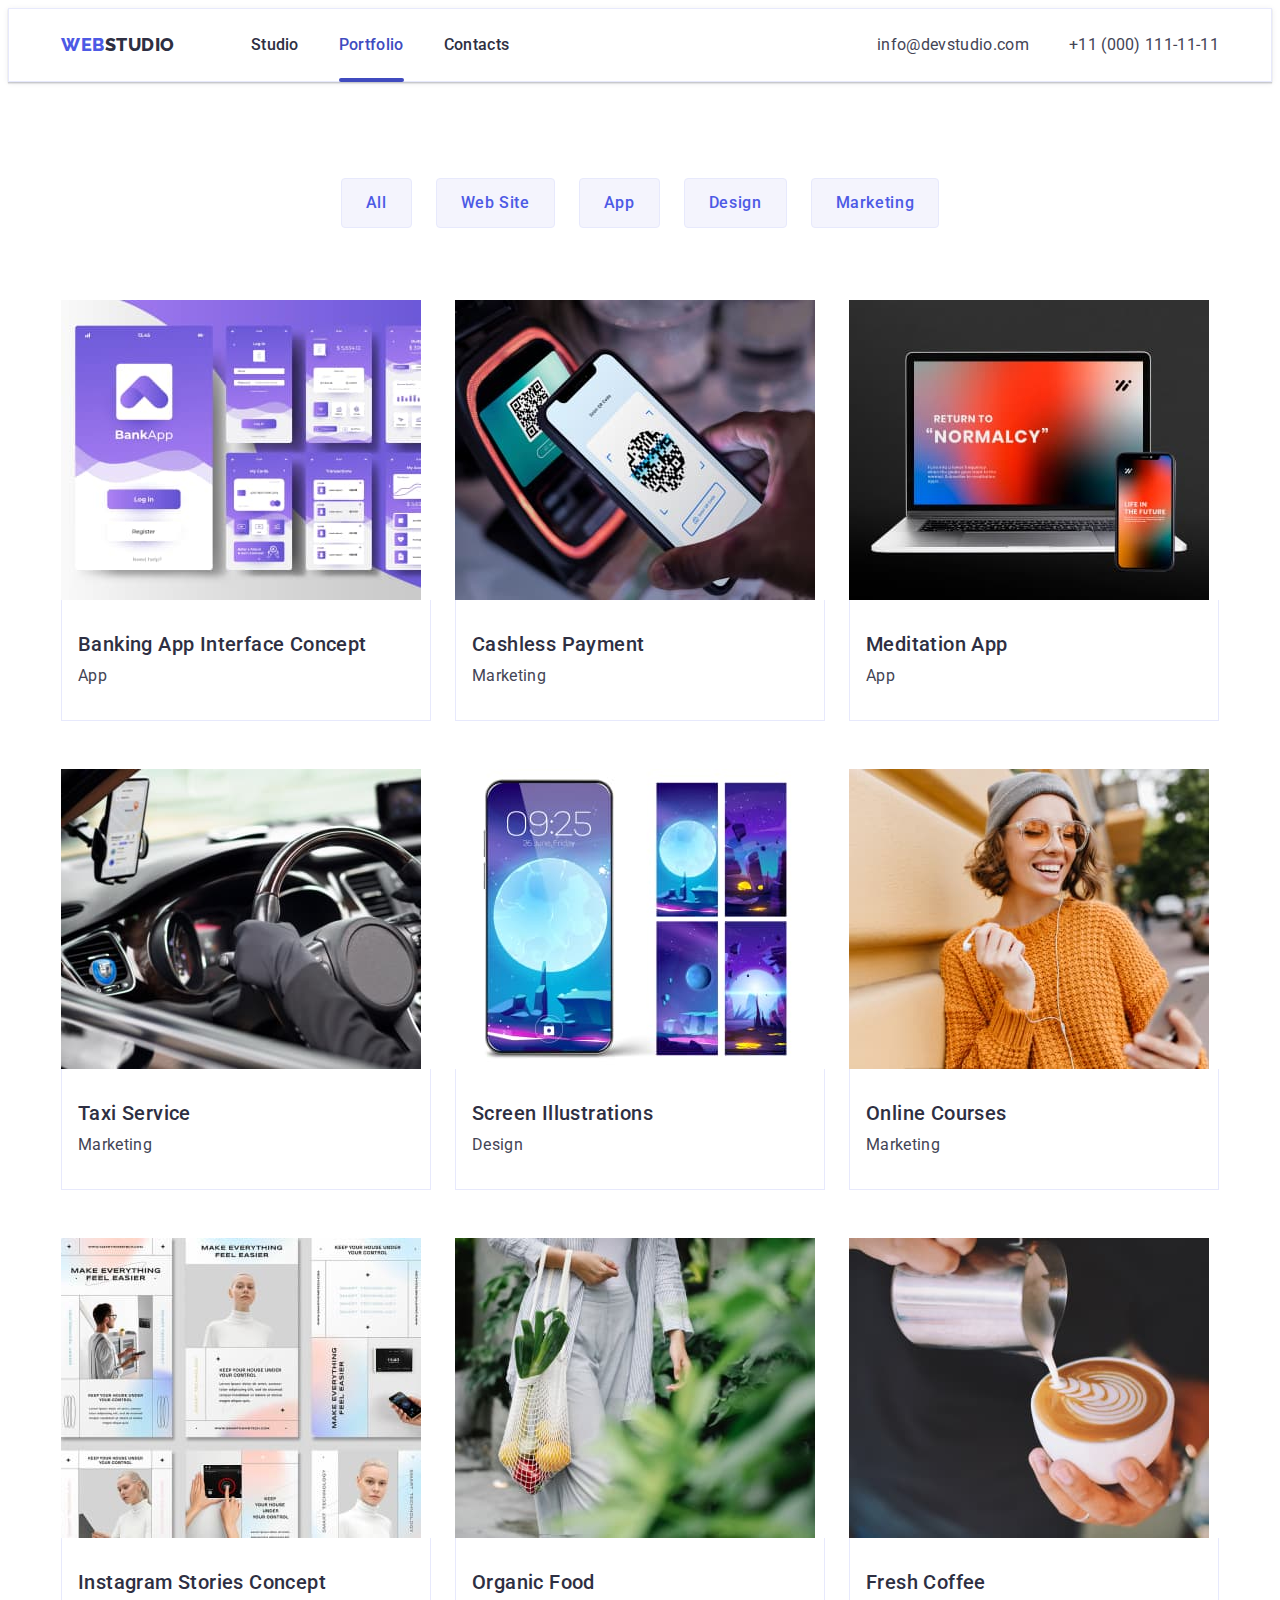
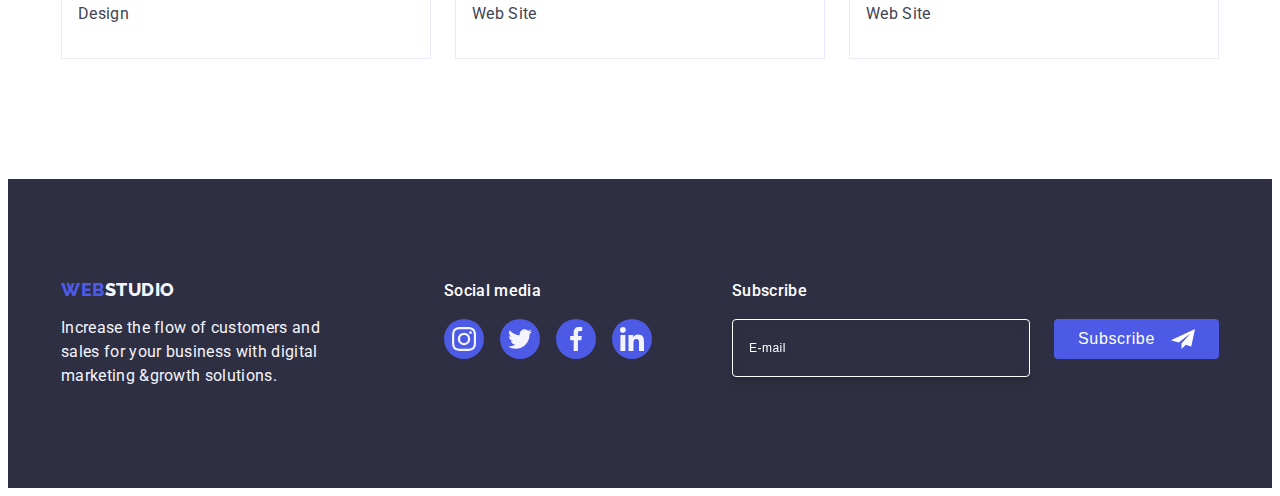
==== portfolio.html @ 4d6845a8 "new" ====
<!DOCTYPE html>
<html lang="en">

<head>
    <meta charset="UTF-8">
    <meta http-equiv="X-UA-Compatible" content="IE=edge">
    <meta name="viewport" content="width=device-width, initial-scale=1.0">
    <link rel="preconnect" href="https://fonts.googleapis.com">
    <link rel="preconnect" href="https://fonts.gstatic.com" crossorigin>
    <link
        href="https://fonts.googleapis.com/css2?family=Raleway:wght@800&family=Roboto:wght@400;500;700;900&display=swap"
        rel="stylesheet">
    <title>WEBSTUDIO</title>
    <link rel="stylesheet" href="https://cdnjs.cloudflare.com/ajax/libs/modern-normalize/2.0.0/modern-normalize.min.css"
        integrity="sha512-4xo8blKMVCiXpTaLzQSLSw3KFOVPWhm/TRtuPVc4WG6kUgjH6J03IBuG7JZPkcWMxJ5huwaBpOpnwYElP/m6wg=="
        crossorigin="anonymous" referrerpolicy="no-referrer" />
    <link rel="stylesheet" href="./css/styles.css">
</head>

<body>
    <header class="header">
        <div class="container header-container">
            <nav class="header-title">
                <a href="./index.html" class="header-logo link">Web<span class="span">Studio</span></a>
                <ul class="header-navigation list">
                    <li><a href="./index.html" class="header-navigation-link link">Studio</a></li>
                    <li><a href="./portfolio.html" class="header-navigation-link link active">Portfolio</a></li>
                    <li><a href="" class="header-navigation-link link">Contacts</a></li>
                </ul>
            </nav>

            <address class="header-adress">
                <ul class="header-adress-navigation list">
                    <li><a href=" mailto:info@devstudio.com" class="header-adress-link link">info@devstudio.com</a>
                    </li>
                    <li><a href="tel:+110001111111" class="header-adress-link link">+11 (000)
                            111-11-11</a></li>
                </ul>
            </address>
        </div>
    </header>

    <main>
        <section class="section-portfolio">
            <div class="container">
                <h1 class="visually-hidden">Product</h1>

                <ul class="section-list list">
                    <li><button type="button" class="button-list">All</button></li>
                    <li><button type="button" class="button-list">Web Site</button></li>
                    <li><button type="button" class="button-list">App</button></li>
                    <li><button type="button" class="button-list">Design</button></li>
                    <li><button type="button" class="button-list">Marketing</button></li>
                </ul>

                <ul class="section-product list">
                    <li class="product-item">
                        <a href="/" class="portfolio-link link">
                            <div class="portfolio-product">
                                <img src="./images/img8.jpg" alt="Banking App Interface Concept" class="img-product"
                                    width="360" height="300">
                                <p class="product-cover-text">14 Stylish and User-Friendly App Design Concepts ·
                                    Task
                                    Manager App · Calorie Tracker
                                    App · Exotic Fruit Ecommerce App ·
                                    Cloud Storage App</p>
                            </div>
                            <div class="product-container">
                                <h2 class="section-title">Banking App Interface Concept</h2>
                                <p class="section-text">App</p>
                            </div>
                        </a>
                    </li>
                    <li class="product-item">
                        <a href="/" class="portfolio-link link">
                            <div class="portfolio-product">
                                <img src="./images/img9.jpg" alt="Cashless Payment" class="img-product" width="360"
                                    height="300">
                                <p class="product-cover-text">14 Stylish and User-Friendly App Design Concepts ·
                                    Task
                                    Manager App · Calorie Tracker
                                    App · Exotic Fruit Ecommerce App ·
                                    Cloud Storage App</p>
                            </div>
                            <div class="product-container">
                                <h2 class="section-title">Cashless Payment</h2>
                                <p class="section-text">Marketing</p>
                            </div>
                        </a>
                    </li>
                    <li class="product-item">
                        <a href="/" class="portfolio-link link">
                            <div class="portfolio-product">
                                <img src="./images/img10.jpg" alt="Meditation App" class="img-product" width="360"
                                    height="300">
                                <p class="product-cover-text">14 Stylish and User-Friendly App Design Concepts ·
                                    Task
                                    Manager App · Calorie Tracker
                                    App · Exotic Fruit Ecommerce App ·
                                    Cloud Storage App</p>
                            </div>
                            <div class="product-container">
                                <h2 class="section-title">Meditation App</h2>
                                <p class="section-text">App</p>
                            </div>
                        </a>
                    </li>

                    <li class="product-item">
                        <a href="/" class="portfolio-link link">
                            <div class="portfolio-product">
                                <img src="./images/img11.jpg" alt="Taxi Service" class="img-product" width="360"
                                    height="300">
                                <p class="product-cover-text">14 Stylish and User-Friendly App Design Concepts ·
                                    Task
                                    Manager App · Calorie Tracker
                                    App · Exotic Fruit Ecommerce App ·
                                    Cloud Storage App</p>
                            </div>
                            <div class="product-container">
                                <h2 class="section-title">Taxi Service</h2>
                                <p class="section-text">Marketing</p>
                            </div>
                        </a>
                    </li>
                    <li class="product-item">
                        <a href="/" class="portfolio-link link">
                            <div class="portfolio-product">
                                <img src="./images/img12.jpg" alt="Screen Illustrations" class="img-product" width="360"
                                    height="300">
                                <p class="product-cover-text">14 Stylish and User-Friendly App Design Concepts ·
                                    Task
                                    Manager App · Calorie Tracker
                                    App · Exotic Fruit Ecommerce App ·
                                    Cloud Storage App</p>
                            </div>
                            <div class="product-container">
                                <h2 class="section-title">Screen Illustrations</h2>
                                <p class="section-text">Design</p>
                            </div>
                        </a>
                    </li>
                    <li class="product-item">
                        <a href="/" class="portfolio-link link">
                            <div class="portfolio-product">
                                <img src="./images/img13.jpg" alt="Online Courses" class="img-product" width="360"
                                    height="300">
                                <p class="product-cover-text">14 Stylish and User-Friendly App Design Concepts ·
                                    Task
                                    Manager App · Calorie Tracker
                                    App · Exotic Fruit Ecommerce App ·
                                    Cloud Storage App</p>
                            </div>
                            <div class="product-container">
                                <h2 class="section-title">Online Courses</h2>
                                <p class="section-text">Marketing</p>
                            </div>
                        </a>
                    </li>


                    <li class="product-item">
                        <a href="/" class="portfolio-link link">
                            <div class="portfolio-product">
                                <img src="./images/img14.jpg" alt="Instagram Stories Concept" class="img-product"
                                    width="360" height="300">
                                <p class="product-cover-text">14 Stylish and User-Friendly App Design Concepts ·
                                    Task
                                    Manager App · Calorie Tracker
                                    App · Exotic Fruit Ecommerce App ·
                                    Cloud Storage App</p>
                            </div>
                            <div class="product-container">
                                <h2 class="section-title">Instagram Stories Concept</h2>
                                <p class="section-text">Design</p>
                            </div>
                        </a>
                    </li>
                    <li class="product-item">
                        <a href="/" class="portfolio-link link">
                            <div class="portfolio-product">
                                <img src="./images/img15.jpg" alt="Organic Food" class="img-product" width="360"
                                    height="300">
                                <p class="product-cover-text">14 Stylish and User-Friendly App Design Concepts ·
                                    Task
                                    Manager App · Calorie Tracker
                                    App · Exotic Fruit Ecommerce App ·
                                    Cloud Storage App</p>
                            </div>
                            <div class="product-container">
                                <h2 class="section-title">Organic Food</h2>
                                <p class="section-text">Web Site</p>
                            </div>
                        </a>
                    </li>
                    <li class="product-item">
                        <a href="/" class="portfolio-link link">
                            <div class="portfolio-product">
                                <img src="./images/img16.jpg" alt="Fresh Coffee" class="img-product" width="360"
                                    height="300">
                                <p class="product-cover-text">14 Stylish and User-Friendly App Design Concepts ·
                                    Task
                                    Manager App · Calorie Tracker
                                    App · Exotic Fruit Ecommerce App ·
                                    Cloud Storage App</p>
                            </div>
                            <div class="product-container">
                                <h2 class="section-title">Fresh Coffee</h2>
                                <p class="section-text">Web Site</p>
                            </div>
                        </a>
                    </li>
                </ul>
            </div>
        </section>
    </main>

    <footer class="footer link">
        <div class="footer-container">
            <div class="footer-logo-tittle">
                <a href="./index.html" class="footer-logo link">Web<span class="span">Studio</span></a>
                <p class="footer-text">Increase the flow of customers and sales for your business with digital marketing
                    &growth solutions.</p>
            </div>
            <div class="footer-container-social">
                <p class="footer-social">Social media</p>
                <ul class="footer-social-list list">
                    <li class="social-item">
                        <a href="/" class="footer-social-link">
                            <svg class="main-text-icon" width="24" height="24">
                                <use href="./images/icons.svg#icon-instagram"></use>
                            </svg>
                        </a>
                    </li>
                    <li class="social-item">
                        <a href="/" class="footer-social-link">
                            <svg class="main-text-icon" width="24" height="24">
                                <use href="./images/icons.svg#icon-twitter"></use>
                            </svg>
                        </a>
                    </li>
                    <li class="social-item">
                        <a href="/" class="footer-social-link">
                            <svg class="main-text-icon" width="24" height="24">
                                <use href="./images/icons.svg#icon-facebook"></use>
                            </svg>
                        </a>
                    </li>
                    <li class="social-item">
                        <a href="/" class="footer-social-link">
                            <svg class="main-text-icon" width="24" height="24">
                                <use href="./images/icons.svg#icon-linkedin"></use>
                            </svg>
                        </a>
                    </li>
                </ul>
            </div>

            <div class="footer-container-field">
                <p class="footer-container-title">Subscribe</p>
                <form class="footer-container-form">
                    <label class="footer-container-label">
                        <input type="email" name="footer-user-email" class="footer-container-input"
                            placeholder="E-mail" />
                    </label>
                    <button type="submit" class="footer-container-button">Subscribe
                        <svg class="footer-container-icon" width="24" height="24">
                            <use href="./images/icons.svg#icon-telega"></use>
                        </svg>
                    </button>
                </form>
            </div>
        </div>
    </footer>
</body>

</html>
---- css/styles.css ----
:root {
    --background-color: #FFFFFF;
    --color: #4d5ae5;
    --color-two: #2E2F42;
    --color-portfolio:#434455;
    --color-three: #F4F4FD;
    --color-button: #E7E9FC;
    --color-customers: #8e8f99;
    --color-modal: #404bbf;
}

body {
    font-family:"Roboto",sans-serif;
    color: var(--color-portfolio);
    font-style: normal;
    background-color: var(--background-color);
    }

/*--------------HEADER------------*/
p, h1, h2, h3, h4, h5, h6 {
    margin-top: 0;
    margin-bottom: 0;
}

ul {
    margin-top: 0;
    margin-bottom: 0;
    padding-left: 0;
}

img {
    display: block;
}
.header {
    border: 1px solid #e7e9fc;
}
.container {
    max-width: 1158px;
    width: 100%;
    padding-left: 15px;
    padding-right: 15px;
    margin: 0 auto;
}

.header-navigation {
    display: flex;
    max-width: 261px;
    gap: 40px;
}

.header-adress-navigation {
    display: flex;
    gap: 40px;
}

.header-title {
    display: flex;
    align-items: center;
    margin-right: auto;
}
.header-container {
    display: flex;
}

.header-logo {
    font-family:"Raleway",sans-serif;
    font-style: normal;
    font-weight: 800;
    font-size: 18px;
    line-height: 1.17;
    color: var(--color);
    letter-spacing: 0.03em;
    text-transform: uppercase;
    list-style-type: none;
    margin-right: 76px;
}

.link {
text-decoration: none;
}

.span {
    color: var(--color-two);
}

.list {
    list-style: none;
}

.header {
    box-shadow: 0px 2px 1px rgba(46, 47, 66, 0.08), 0px 1px 1px rgba(46, 47, 66, 0.16), 0px 1px 6px rgba(46, 47, 66, 0.08);
}

.header-navigation-link {
    color: var(--color-two);
    font-weight: 500;
    font-size: 16px;
    line-height: 1.5;
    letter-spacing: 0.02em;
    display: block;
    padding: 24px 0;
    transition: color 250ms cubic-bezier(0.4, 0, 0.2, 1);
}

/* .second-link {
    color: var(--color-two);
    font-weight: 500;
    font-size: 16px;
    line-height: 1.5;
    letter-spacing: 0.02em;
    padding: 24px 0;
    transition: color 250ms cubic-bezier(0.4, 0, 0.2, 1);
} */


/* .first-link{
    font-weight: 500;
    font-size: 16px;
    line-height: 1.5;
    letter-spacing: 0.02em;
    padding: 24px 0;
    color: #404BBF;
    transition: color 250ms cubic-bezier(0.4, 0, 0.2, 1);
} */


.header-navigation-link:hover,
.header-navigation-link:focus {
    color: #404BBF;
}


.active {
    position: relative;
    color: #404bbf;
}
.active::after{
content: '';
position: absolute;
left: 0;
bottom: -1px;
width: 100%;
height: 4px;
background: #404BBF;
border-radius: 2px;
transition: color 250ms cubic-bezier(0.4, 0, 0.2, 1);
}

address{
    font-style: normal;
}

.header-adress-link {
    font-size: 16px;
    line-height: 1.5;
    letter-spacing: 0.02em;
    color: var(--color-portfolio);
    font-style: normal;
    display: block;
    padding: 24px 0;
    transition: color 250ms cubic-bezier(0.4, 0, 0.2, 1);
}

.header-adress-link:hover,
.header-adress-link:focus {
    color: #404BBF;
}

/*-----------MAIN------------------*/

.section-main {
    padding-top: 188px;
    padding-bottom: 188px;
    background-color: var(--color-two);
    background-image: linear-gradient(to bottom, rgba(46, 47, 66, 0.7), rgba(46, 47, 66, 0.7)), url(../images/header.jpg);
    background-repeat: no-repeat;
    background-position: center;
    background-size: cover;
    max-width: 1440px;
    height: 600px;
    margin: 0 auto;
}

.main {
    font-weight: 700;
    font-size: 56px;
    line-height: 1.07;
    text-align: center;
    letter-spacing: 0.02em;
    color: var(--background-color);
    margin: 0 auto;
    margin-bottom: 48px;
    max-width: 496px;
}


.main-item {
background-color: #FFFFFF;
width: calc((100% - 72px) / 4);
border-radius: 0px 0px 4px 4px;
box-shadow: 0px 1px 6px rgba(46, 47, 66, 0.08), 0px 1px 1px rgba(46, 47, 66, 0.16), 0px 2px 1px rgba(46, 47, 66, 0.08);
}


.our-product {
width: calc((100% - 48px) / 3);
}
.main-button {
    font-family: "Roboto", sans-serif;
    font-style: normal;
    font-weight: 500;
    font-size: 16px;
    line-height:1.5;    
    color: var(--background-color);
    background-color: #4D5AE5;
    letter-spacing: 0.04em;
    cursor: pointer;
    display: block;
    min-width: 169px;
    height: 56px;
    border: none;
    border-radius: 4px;
    margin: 0 auto;
    box-shadow: 0px 4px 4px 0px rgba(0, 0, 0, 0.15);
    transition: background-color 250ms cubic-bezier(0.4, 0, 0.2, 1);
}

.main-button:focus,
.main-button:hover {
    background-color: #404BBF;
}


.main-title {
    font-weight: 500;
    font-size: 20px;
    line-height: 1.2;
    letter-spacing: 0.02em;
    color: var(--color-two);
    margin-bottom: 8px;
    min-width: 264px;

}

.section {
    padding-top: 120px;
    padding-bottom: 120px;
    }


.visually-hidden {
    position: absolute;
    width: 1px;
    height: 1px;
    margin: -1px;
    border: 0;
    padding: 0;

    white-space: nowrap;
    clip-path: inset(100%);
    clip: rect(0 0 0 0);
    overflow: hidden;
}


.container-hero {
    display: flex;
    align-items: center;
    justify-content: center;
    width: 264px;
    height: 112px;
    background: #F4F4FD;
    border-radius: 4px;
    margin-bottom: 8px;
    left: 0px;
    top: 0px;
}



.main-one {
    display: flex;
    gap: 24px;
}

.main-text {
    font-size: 16px;
    line-height: 1.5;
    letter-spacing: 0.02em;
    color: var(--color-portfolio);
}


.social-link {
width: 100%;
height: 100%;
background-color: var(--color);
border-radius: 50%;
display: flex;
align-items: center;
justify-content: center;
transition: background-color 250ms cubic-bezier(0.4, 0, 0.2, 1);
}

.social-link:hover, 
.social-link:focus {
background-color: #404bbf;
}
 
.main-text-icon {
    /* width: 16px;
    height: 16px; */
    margin: auto;
    fill: var(--color-three);
}

.main-product {
    font-size: 36px;
    line-height: 1.11;
    text-align: center;
    letter-spacing: 0.02em;
    color: var(--color-two);
    text-transform: capitalize;
    margin-bottom: 72px;
}

.section-two {
    padding-bottom: 120px;
}

.section-three {
    background-color: #F4F4FD;
    padding: 120px 0;
}
.team { 
    font-size: 36px;
    line-height: 1.11;
    text-align: center;
    letter-spacing: 0.02em;
    text-transform: capitalize;
    color: var(--color-two);
    margin-bottom: 72px;
}

.position {
    padding: 32px 0;
    /* width: 232px;
    height: 104px; */
}
.team-img-one {
    background-color: #FFFFFF;
}

.team-person {
    font-weight: 500;
    font-size: 20px;
    line-height: 1.2;
    letter-spacing: 0.02em;
    color: var(--color-two);
    text-align: center;
    margin-bottom: 8px;
}

.main-text-position {
    font-size: 16px;
    line-height: 1.5;
    letter-spacing: 0.02em;
    color: var(--color-portfolio);
    text-align: center;
    margin-bottom: 8px;
}

.customers {
    font-weight: 700;
    font-size: 36px;
    line-height: 1.11;
    text-align: center;
    letter-spacing: 0.02em;
    text-transform: capitalize;
    color: var(--color-two);
    margin-bottom: 72px;
}
.customers-list {
    display: flex;
    flex-direction: row;
    align-items: flex-start;
    padding: 0px;
    gap: 24px;
}

.customers-item {
    width: calc((100% - 120px) / 6);
    height: 88px;
}

.customers-link {
    width: 100%;
    height: 100%;
    width: 168px;
    height: 88px;
    border: 1px solid #8e8f99;
    border-radius: 4px;
    display: flex;
    align-items: center;
    justify-content: center;
    color: var(--color-customers);
    transition: border-color 250ms cubic-bezier(0.4, 0, 0.2, 1), color 250ms cubic-bezier(0.4, 0, 0.2, 1);
}

.customers-link:hover,
.customers-link:focus {
    border-color: #404bbf;
    color: #404bbf;
}

.customers-img {
    fill: currentColor;
    width: 104px;
    height: 56px;
}
/*------------FOOTER---------*/

/* ----------FOOTER LOGO----- */
.footer {
background: var(--color-two);
padding: 100px 0;
}

.footer-container {
    max-width: 1158px;
    width: 100%;
    padding-left: 15px;
    padding-right: 15px;
    margin: 0 auto;
    display: flex;
    align-items: baseline;
}

.footer-logo-tittle {
    margin-right: 120px;

}

.footer-logo {
    font-family: 'Raleway', sans-serif;;
    font-style: normal;
    font-weight: 800;
    font-size: 18px;
    line-height: 1.17;
    letter-spacing: 0.03em;
    text-transform: uppercase;
    color: var(--color);
    background-color: var(var(--color-two));
    display: inline-block;
    margin-bottom: 16px;
}

.footer-logo span {
    color: #f4f4fd;
}

.footer-text {
    font-size: 16px;
    line-height: 1.5;
    color: var(--color-three);
    letter-spacing: 0.02em;
    max-width: 264px;
}

/* --------FOOTER SOCIAL------ */
.footer-social {
    font-weight: 500;
    font-size: 16px;
    line-height: 1.5;
    letter-spacing: 0.02em;
    color: var(--background-color);
    margin-bottom: 16px;
}

.footer-social-list {
    display: flex;
    gap: 16px;
}

.social-list {
    display: flex;
    justify-content: center;
    gap: 24px;
}

.footer-social-link {
    width: 100%;
    height: 100%;
    background-color: var(--color);
    border-radius: 50%;
    display: flex;
    align-items: center;
    justify-content: center;
    transition: background-color 250ms cubic-bezier(0.4, 0, 0.2, 1);
}

.footer-social-link:hover,
.footer-social-link:focus {
    background-color: #31d0aa;
}
.social-item {
width: 40px;
height: 40px;
transition: background-color 250ms cubic-bezier(0.4, 0, 0.2, 1);
}

.footer-social-item {
    width: 40px;
    height: 40px;
}
.footer-icons {
    width: 40px;
    height: 40px;
    background: #4D5AE5;
    fill: var(--background-color);
    left: 20%;
    right: 20%;
    top: 20%;
    bottom: 20%;
    padding: 8px;
    border-radius: 50%;
}
/* --------FOOTER FORM------ */

.footer-container-field {
    margin-left: 80px;
}

.footer-container-title {
    color: var(--background-color);
    font-size: 16px;
    font-weight: 500;
    line-height: 1.5;
    letter-spacing: 0.32px;
    margin-bottom: 16px;
}

.footer-container-form {
    display: flex;
    /* margin-top: 16px;
    margin-left: 0; */
    gap: 24px;
}

.footer-container-label {
    
}

.footer-container-input {
    width: 264px;
    height: 40px;
    border-radius: 4px;
    border: 1px solid var(--background-color);
    background-color: transparent;
    font-size: 12px;
    line-height: 1.5;
    letter-spacing: 0.04em;
    box-shadow: 0px 4px 4px 0px rgba(0, 0, 0, 0.15);
    padding: 8px 16px;
    color: #ffffff;
    filter: drop-shadow(0px 4px 4px rgba(0, 0, 0, 0.15));
}

::placeholder {
    color: #ffffff;
}
.footer-container-button {
    display: flex;
    padding: 8px 24px;
    justify-content: center;
    align-items: center;
    border-radius: 4px;
    background:#4D5AE5;
    min-width: 165px;
    height: 40px;
    font-weight: 500;
    cursor: pointer;
    border: none;

    color: #FFF;
    text-align: center;
    font-size: 16px;
    line-height: 1.5;
    letter-spacing: 0.64px;

}

.footer-container-icon {
    margin-left: 16px;
fill: var(--background-color);
}

/*-----------PORTFOLIO---------*/
.section-portfolio {
    padding-top: 96px;
    padding-bottom: 120px;
}

.button-list {
    font-family: "Roboto", sans-serif;
    font-style: normal;
    font-weight: 500;
    font-size: 16px;
    line-height: 1.5;
    letter-spacing: 0.04em;
    color: var(--color);
    background-color: var(--color-three);
    cursor: pointer;
    padding: 12px 24px;
    border: 1px solid var(--color-button);
    border-radius: 4px;
    transition: color 250ms cubic-bezier(0.4, 0, 0.2, 1),
    background-color 250ms cubic-bezier(0.4, 0, 0.2, 1),
    border-color 250ms cubic-bezier(0.4, 0, 0.2, 1),
     box-shadow 250ms cubic-bezier(0.4, 0, 0.2, 1);
}

.second-link:hover,
.second-link:focus {
    color: #404BBF;
}

.portfolio-link {
    display: block;
    transition: box-shadow 250ms cubic-bezier(0.4, 0, 0.2, 1);
}

.portfolio-link:hover,
.portfolio-link:focus {
    box-shadow: 0px 1px 6px rgba(46, 47, 66, 0.08), 0px 1px 1px rgba(46, 47, 66, 0.16), 0px 2px 1px rgba(46, 47, 66, 0.08);
}

.portfolio-link:hover p,
.portfolio-link:focus p{
transform: translateY(0%);}

.section-list {
    list-style-type: none;
    display: flex;
    justify-content: center;
    gap: 24px;
    margin-bottom: 72px;
}

.button-list:hover {
    color: #FFFFFF;
    background-color: #404BBF;
    border: 1px solid transparent;
    box-shadow: 0px 3px 1px rgba(0, 0, 0, 0.1), 0px 2px 1px rgba(0, 0, 0, 0.08), 0px 2px 2px rgba(0, 0, 0, 0.12);
}

.button-list:focus {
    color: #FFFFFF;
    background-color: #404BBF;
    border: 1px solid transparent;
    box-shadow: 0px 3px 1px rgba(0, 0, 0, 0.1), 0px 2px 1px rgba(0, 0, 0, 0.08), 0px 2px 2px rgba(0, 0, 0, 0.12);
}
.section-title {
    font-weight: 500;
    font-size: 20px;
    line-height: 1.2;
    letter-spacing: 0.02em;
    color: var(--color-two);
    margin-bottom: 8px;
}

.section-text {
    font-size: 16px;
    line-height: 1.5;
    letter-spacing: 0.02em;
    color: var(--color-portfolio);
}

.section-text:focus,
.section-text:hover {
    transform: translateY(0%);
}
.section-product {
    display: flex;
    flex-wrap: wrap;
    column-gap: 24px;
    row-gap: 48px;
    
}

.product-item {
    width: calc((100% - 48px) / 3);
}
    
.product-item:hover {
    box-shadow: 0px 1px 6px rgba(46, 47, 66, 0.08), 0px 1px 1px rgba(46, 47, 66, 0.16), 0px 2px 1px rgba(46, 47, 66, 0.08);
    transition: var(--transition);
}
.portfolio-product {
    position: relative;
    overflow: hidden;
}

.product-container {
    padding: 32px 16px;
    border: 1px solid var(--color-button);
    border-top: none;  
}


.product-cover-text {
    font-weight: 400;
    font-size: 16px;
    line-height: 1.5;
    letter-spacing: 0.02em;
     color: var(--color-three);
    position: absolute;
    top: 0;
    padding: 40px 32px;
    background-color: #4d5ae5;
    height: 100%;
    width: 100%;
    transform: translateY(100%);
    transition: transform 250ms cubic-bezier(0.4, 0, 0.2, 1);
}
/*------------------MODAL----------------*/
.backdrop {
    position: fixed;
    top: 0;
    width: 100%;
    height: 100%;
    background-color: rgba(46, 47, 66, 0.4);
    transition: opacity 250ms cubic-bezier(0.4, 0, 0.2, 1),
        visibility 250ms cubic-bezier(0.4, 0, 0.2, 1);
}

.modal {
    padding: 72px 24px 24px 24px;
    width: 408px;
    min-height: 584px;
    background: #FCFCFC;
    border-radius: 4px;
    position: absolute;
    top: 50%;
    left: 50%;
    transform: translate(-50%, -50%) scale(1);
    box-shadow: 0px 1px 1px rgba(0, 0, 0, 0.14), 0px 1px 3px rgba(0, 0, 0, 0.12), 0px 2px 1px rgba(0, 0, 0, 0.2);
    transition: transform 250ms cubic-bezier(0.4, 0, 0.2, 1);
}

.modal-button-close {
    width: 24px;
    height: 24px;
    right: 24px;
    top: 24px;
   position: absolute;
   cursor: pointer;
    border-radius: 50%;
    display: flex;
    align-items: center;
    justify-content: center;
    background-color: #e7e9fc;
    border: 1px solid rgba(0, 0, 0, 0.1);
    padding: 0;
    transition: background-color 250ms cubic-bezier(0.4, 0, 0.2, 1), border 250ms cubic-bezier(0.4, 0, 0.2, 1);
}

.modal-button-close:hover,
.modal-button-close:focus {
    background-color: #404bbf;
    border: none;
    fill: #ffffff;
}


.is-hidden {
    visibility: hidden;
    opacity: 0;
    pointer-events: none;
}

.backdrop.is-hidden .modal {
    transform: translate(-50%, -50%) scale(0);
}

.button-close {
    transition: fill 250ms cubic-bezier(0.4, 0, 0.2, 1);
}
/* ----------MODAL FORM---------- */

.modal-form-par{
    text-align: center;
    margin-bottom: 16px;
    font-size: 16px;
    font-weight: 500;
    line-height: 1.5;
    letter-spacing: 0.02em;
    color: var(--color-two);
}
.modal-form{

}

.container-modal-form {
    margin-bottom: 8px;
}
.modal-form-field {
    display: block;
    font-size: 12px;
    line-height: 1.17;
    letter-spacing: 0.04em;
    color: var(--color-customers);
    margin-bottom: 4px;
}

.container-modal-input{
position: relative;
}

.modal-form-input {
    display: flex;
    padding-left: 38px;
    height: 40px;
    width: 100%;
    outline: transparent;
    border-radius: 4px;
    border: 1px solid rgba(46, 47, 66, 0.40);
    background-color: transparent;
    transition: border-color 250ms cubic-bezier(0.4, 0, 0.2, 1);
}

.modal-form-input:focus {
    border-color: #4D5AE5;
}

.modal-form-icon {
    position: absolute;
    left: 16px;
    top:50%;
    transform: translateY(-50%);
    transition: fill 250ms cubic-bezier(0.4, 0, 0.2, 1);
}

.modal-form-input:focus+ .modal-form-icon {
    fill: #4D5AE5;
}

.container-modal-comment {
    margin-bottom: 16px;
}
.modal-form-comment {
    width: 100%;
    height: 120px;
    font-size: 12px;
    line-height: 1.17;
    letter-spacing: 0.04em;
    color: rgba(46, 47, 66, 0.40);
    border: 1px solid rgba(46, 47, 66, 0.40);
    border-radius: 4px;
    background-color: transparent;
    display: block;
    padding: 8px 16px;
    outline: transparent;
    resize: none;
    transition: border-color 250ms cubic-bezier(0.4, 0, 0.2, 1);
}

.modal-form-comment:focus {
    border-color: #4D5AE5;
}

.modal-form-comment::placeholder {
color: currentColor;   
}

.container-modal-checkbox {
    margin-bottom: 24px;
}

.modal-form-checkbox{

}

.modal-form-custom-checkbox {
    width: 16px;
    height: 16px;
    border: 1px solid rgba(46, 47, 66, 0.40);
    border-radius: 2px;
    transition: background-color 250ms cubic-bezier(0.4, 0, 0.2, 1), border 250ms cubic-bezier(0.4, 0, 0.2, 1), fill 250ms cubic-bezier(0.4, 0, 0.2, 1);
    display: inline-flex;
    margin-right: 8px;
    align-items: center;
    justify-content: center;
    fill: transparent;
}

.modal-form-checkbox:checked + .modal-form-text .modal-form-custom-checkbox{
background-color: var(--color-modal);
border: none;
fill: var(--color-three);
}


.modal-form-text {
    font-size: 12px;
    line-height: 1.17;
    letter-spacing: 0.04em;
    color: var(--color-customers);
    user-select: none;
}

.modal-form-link {
    color: var(--color);
    text-decoration: underline;
}
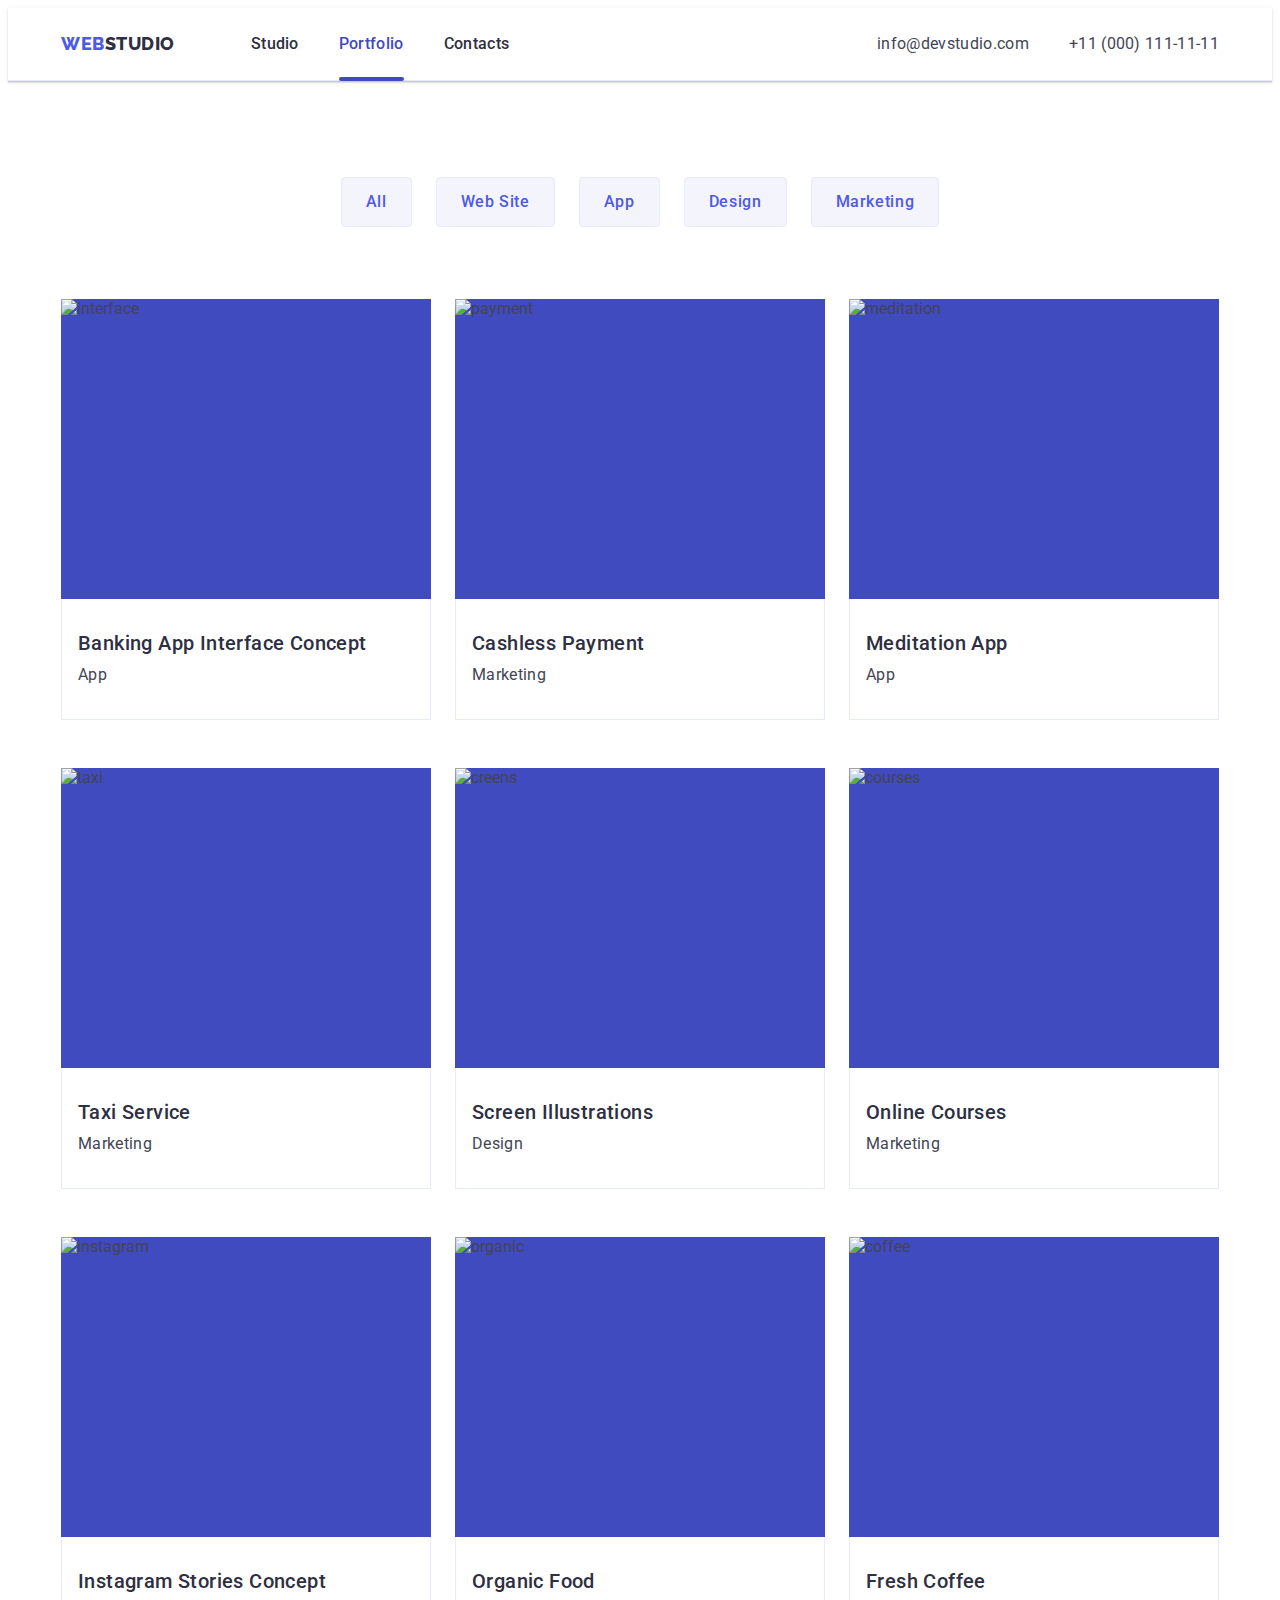
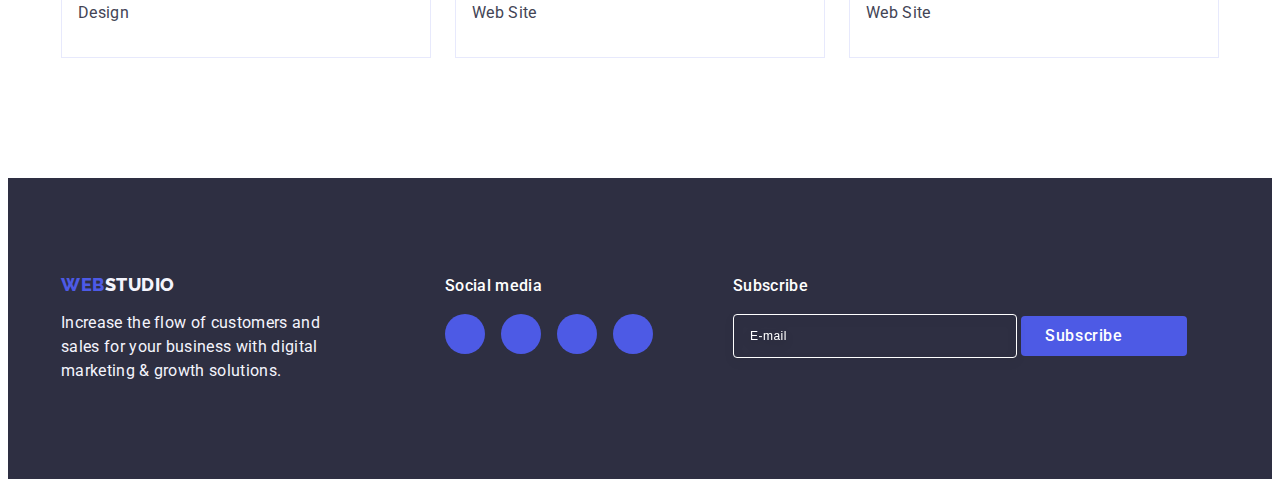
==== commit 3271bffc: "new" ====
--- a/portfolio.html
+++ b/portfolio.html
@@ -18,29 +18,281 @@
 </head>
 
 <body>
+    <!-- Header-->
     <header class="header">
-        <div class="container header-container">
-            <nav class="header-title">
-                <a href="./index.html" class="header-logo link">Web<span class="span">Studio</span></a>
-                <ul class="header-navigation list">
-                    <li><a href="./index.html" class="header-navigation-link link">Studio</a></li>
-                    <li><a href="./portfolio.html" class="header-navigation-link link active">Portfolio</a></li>
-                    <li><a href="" class="header-navigation-link link">Contacts</a></li>
-                </ul>
+        <div class="header-nav container">
+            <nav class="header-nav">
+
+                <a href="./index.html" class="logo-web link">Web<span class="logo-studio">Studio</span></a>
+
+
+                <ul class="list-nav list">
+                    <li class="header-link"><a class="link header-link-menu" href="./index.html">Studio</a></li>
+                    <li class="header-link"><a href="./portfolio.html"
+                            class="link header-link-menu active">Portfolio</a></li>
+                    <li class="header-link"><a href="" class="link header-link-menu">Contacts</a></li>
+                </ul>
+
             </nav>
 
-            <address class="header-adress">
-                <ul class="header-adress-navigation list">
-                    <li><a href=" mailto:info@devstudio.com" class="header-adress-link link">info@devstudio.com</a>
-                    </li>
-                    <li><a href="tel:+110001111111" class="header-adress-link link">+11 (000)
-                            111-11-11</a></li>
-                </ul>
+            <address class="address">
+
+                <ul class="list-address list">
+                    <li><a class="address-link link" href="mailto:info@devstudio.com">info@devstudio.com</a></li>
+                    <li><a class="address-link link" href="tel:+110001111111">+11 (000) 111-11-11</a></li>
+                </ul>
+
             </address>
         </div>
     </header>
 
     <main>
+        <section class="section-portfolio">
+            <div class="container">
+                <!--Buttons-->
+
+                <h1 hidden>Portfolio</h1>
+                <ul class="buton-menu list">
+
+                    <li><button class="about-buton" type="button">All</button></li>
+                    <li><button class="about-buton" type="button">Web Site</button></li>
+                    <li><button class="about-buton" type="button">App</button></li>
+                    <li><button class="about-buton" type="button">Design</button></li>
+                    <li><button class="about-buton" type="button">Marketing</button></li>
+                </ul>
+
+                <!-- Services-->
+                <ul class="portfolio-list list">
+
+
+                    <li class="services-card">
+
+                        <a class="portfolio-link link" href="">
+                            <div class="overlay">
+                                <img src="./images/interface.jpg" alt="interface" width="360" height="300">
+
+                                <p class="overlay-text">14 Stylish and User-Friendly App Design Concepts · Task
+                                    Manager
+                                    App · Calorie Tracker App · Exotic Fruit Ecommerce App ·
+                                    Cloud Storage App</p>
+                            </div>
+
+                            <div class="text-card">
+                                <h2 class="title-portfolio">Banking App Interface Concept</h2>
+                                <p class="text-portfolio">App</p>
+                            </div>
+                        </a>
+                    </li>
+
+
+
+                    <li class="services-card">
+                        <a class="portfolio-link link" href="">
+                            <div class="overlay">
+                                <img src="./images/payment.jpg" alt="payment" width="360" height="300">
+                                <p class="overlay-text">14 Stylish and User-Friendly App Design Concepts · Task
+                                    Manager
+                                    App · Calorie Tracker App · Exotic Fruit Ecommerce App ·
+                                    Cloud Storage App</p>
+                            </div>
+                            <div class="text-card">
+                                <h2 class="title-portfolio">Cashless Payment</h2>
+                                <p class="text-portfolio">Marketing</p>
+                            </div>
+                        </a>
+                    </li>
+
+                    <li class="services-card">
+
+                        <a class="portfolio-link link" href="">
+                            <div class="overlay">
+                                <img src="./images/meditation.jpg" alt="meditation" width="360" height="300">
+                                <p class="overlay-text">14 Stylish and User-Friendly App Design Concepts · Task
+                                    Manager
+                                    App · Calorie Tracker App · Exotic Fruit Ecommerce App ·
+                                    Cloud Storage App</p>
+                            </div>
+                            <div class="text-card">
+                                <h2 class="title-portfolio">Meditation App</h2>
+                                <p class="text-portfolio">App</p>
+                            </div>
+                        </a>
+                    </li>
+
+                    <li class="services-card">
+                        <a class="portfolio-link link" href="">
+                            <div class="overlay">
+                                <img src="./images/taxi.jpg" alt="taxi" width="360" height="300">
+                                <p class="overlay-text">14 Stylish and User-Friendly App Design Concepts · Task
+                                    Manager
+                                    App · Calorie Tracker App · Exotic Fruit Ecommerce App ·
+                                    Cloud Storage App</p>
+                            </div>
+                            <div class="text-card">
+                                <h2 class="title-portfolio">Taxi Service</h2>
+                                <p class="text-portfolio">Marketing</p>
+                            </div>
+                        </a>
+                    </li>
+
+                    <li class="services-card">
+                        <a class="portfolio-link link" href="">
+                            <div class="overlay">
+                                <img src="./images/screen.jpg" alt="creens" width="360" height="300">
+                                <p class="overlay-text">14 Stylish and User-Friendly App Design Concepts · Task
+                                    Manager
+                                    App · Calorie Tracker App · Exotic Fruit Ecommerce App ·
+                                    Cloud Storage App</p>
+                            </div>
+                            <div class="text-card">
+                                <h2 class="title-portfolio">Screen Illustrations</h2>
+                                <p class="text-portfolio">Design</p>
+                            </div>
+                        </a>
+                    </li>
+
+                    <li class="services-card">
+                        <a class="portfolio-link link" href="">
+                            <div class="overlay">
+                                <img src="./images/courses.jpg" alt="courses" width="360" height="300">
+                                <p class="overlay-text">14 Stylish and User-Friendly App Design Concepts · Task
+                                    Manager
+                                    App · Calorie Tracker App · Exotic Fruit Ecommerce App ·
+                                    Cloud Storage App</p>
+                            </div>
+                            <div class="text-card">
+                                <h2 class="title-portfolio">Online Courses</h2>
+                                <p class="text-portfolio">Marketing</p>
+                            </div>
+                        </a>
+                    </li>
+
+                    <li class="services-card">
+                        <a class="portfolio-link link" href="">
+                            <div class="overlay">
+                                <img src="./images/instagram.jpg" alt="instagram" width="360" height="300">
+                                <p class="overlay-text">14 Stylish and User-Friendly App Design Concepts · Task
+                                    Manager
+                                    App · Calorie Tracker App · Exotic Fruit Ecommerce App ·
+                                    Cloud Storage App</p>
+                            </div>
+                            <div class="text-card">
+                                <h2 class="title-portfolio">Instagram Stories Concept</h2>
+                                <p class="text-portfolio">Design</p>
+                            </div>
+                        </a>
+                    </li>
+
+                    <li class="services-card">
+                        <a class="portfolio-link link" href="">
+                            <div class="overlay">
+                                <img src="./images/organic.jpg" alt="organic" width="360" height="300">
+                                <p class="overlay-text">14 Stylish and User-Friendly App Design Concepts · Task
+                                    Manager
+                                    App · Calorie Tracker App · Exotic Fruit Ecommerce App ·
+                                    Cloud Storage App</p>
+                            </div>
+                            <div class="text-card">
+                                <h2 class="title-portfolio">Organic Food</h2>
+                                <p class="text-portfolio">Web Site</p>
+                            </div>
+                        </a>
+                    </li>
+
+                    <li class="services-card">
+                        <a class="portfolio-link link" href="">
+                            <div class="overlay">
+                                <img src="./images/coffee.jpg" alt="coffee" width="360" height="300">
+                                <p class="overlay-text">14 Stylish and User-Friendly App Design Concepts · Task
+                                    Manager
+                                    App · Calorie Tracker App · Exotic Fruit Ecommerce App ·
+                                    Cloud Storage App</p>
+                            </div>
+                            <div class="text-card">
+                                <h2 class="title-portfolio">Fresh Coffee</h2>
+                                <p class="text-portfolio">Web Site</p>
+                            </div>
+                        </a>
+                    </li>
+
+                </ul>
+            </div>
+        </section>
+    </main>
+    <!--Footer-->
+
+    <footer class="footer">
+        <div class="footer-box container">
+
+            <div class="footer-logo-box">
+                <a href="./index.html" class="web-footer link"> Web<span class="studio-footer">Studio</span></a>
+
+                <p class="title-footer"> Increase the flow of customers and sales for your business with digital
+                    marketing &
+                    growth
+                    solutions.</p>
+            </div>
+
+            <div class="footer-social">
+                <p class="footer-text">Social media</p>
+                <ul class="socials footer-list list">
+
+                    <li class="footer-socials-item">
+                        <a href="" class="footer-link link" target="_blank" rel="noopener noreferrent"
+                            aria-label="icon-instagram">
+                            <svg class="socials-icons-footer" width="24" height="24">
+                                <use href="./images/icons.svg#icon-instagram.svg"></use>
+                            </svg></a>
+                    </li>
+
+                    <li class="footer-socials-item">
+                        <a href="" class=" footer-link link" target="_blank" rel="noopener noreferrent"
+                            aria-label="icon-twitter">
+                            <svg class="socials-icons-footer" width="24" height="24">
+                                <use href="./images/icons.svg#icon-twitter.svg"></use>
+                            </svg></a>
+                    </li>
+
+                    <li class="footer-socials-item">
+                        <a href="" class=" footer-link link" target="_blank" rel="noopener noreferrent"
+                            aria-label="icon-facebook">
+                            <svg class="socials-icons-footer" width="24" height="24">
+                                <use href="./images/icons.svg#icon-facebook.svg"></use>
+                            </svg></a>
+                    </li>
+
+                    <li class="footer-socials-item">
+                        <a href="" class="footer-link link" target="_blank" rel="noopener noreferrent"
+                            aria-label="icon-linkedin">
+                            <svg class="socials-icons-footer" width="24" height="24">
+                                <use href="./images/icons.svg#icon-linkedin.svg"></use>
+                            </svg></a>
+                    </li>
+                </ul>
+            </div>
+            <div class="form-box">
+                <p class="footer-form-text">Subscribe</p>
+                <form class="footer-form">
+
+                    <label class="label-footer">
+                        <input class="subscribe-form" name="footer-email" type="email" placeholder="E-mail" />
+                    </label>
+
+
+                    <button class="btn-send-footer" type="submit">Subscribe
+                        <svg class="icon-send-footer" width="24" height="24">
+                            <use href="./images/icons.svg#icon-send"></use>
+                        </svg>
+                    </button>
+                </form>
+            </div>
+        </div>
+    </footer>
+</body>
+
+</html>
+
+<!-- <main>
         <section class="section-portfolio">
             <div class="container">
                 <h1 class="visually-hidden">Product</h1>
@@ -213,9 +465,11 @@
                 </ul>
             </div>
         </section>
-    </main>
-
-    <footer class="footer link">
+    </main> -->
+
+
+
+<!-- <footer class="footer link">
         <div class="footer-container">
             <div class="footer-logo-tittle">
                 <a href="./index.html" class="footer-logo link">Web<span class="span">Studio</span></a>
@@ -254,9 +508,9 @@
                         </a>
                     </li>
                 </ul>
-            </div>
-
-            <div class="footer-container-field">
+            </div> -->
+
+<!-- <div class="footer-container-field">
                 <p class="footer-container-title">Subscribe</p>
                 <form class="footer-container-form">
                     <label class="footer-container-label">
@@ -271,7 +525,4 @@
                 </form>
             </div>
         </div>
-    </footer>
-</body>
-
-</html>+    </footer> -->--- a/css/styles.css
+++ b/css/styles.css
@@ -1,252 +1,53 @@
 :root {
-    --background-color: #FFFFFF;
-    --color: #4d5ae5;
-    --color-two: #2E2F42;
-    --color-portfolio:#434455;
-    --color-three: #F4F4FD;
-    --color-button: #E7E9FC;
-    --color-customers: #8e8f99;
-    --color-modal: #404bbf;
+    --color-iris: #4d5ae5;
+    --color-ocean: #404bbf;
+    --color-navy-blue: #2e2f42;
+    --color-slate: #434455;
+    --color-light-slate: #8e8f99;
+    --color-white: #ffffff;
+    --color-dairy: #fcfcfc;
+    --color-cornflower: #e7e9fc;
+    --color-cloud: #f4f4fd;
+    --color-green: #31d0aa;
+    --color-grey: rgba(46, 47, 66, 0.7);
+    --color-navy-blue-modal: rgba(46, 47, 66, 0.4);
+    --function-durection: 250ms cubic-bezier(0.4, 0, 0.2, 1);
 }
 
 body {
-    font-family:"Roboto",sans-serif;
-    color: var(--color-portfolio);
-    font-style: normal;
-    background-color: var(--background-color);
-    }
-
-/*--------------HEADER------------*/
-p, h1, h2, h3, h4, h5, h6 {
-    margin-top: 0;
-    margin-bottom: 0;
-}
-
-ul {
-    margin-top: 0;
-    margin-bottom: 0;
-    padding-left: 0;
+    background-color: #ffffff;
+    color: var(--color-slate);
+    font-family: "Roboto", sans-serif;
+    /* font-style: normal;
+  font-weight: 500; */
 }
 
 img {
     display: block;
-}
-.header {
-    border: 1px solid #e7e9fc;
-}
-.container {
-    max-width: 1158px;
-    width: 100%;
-    padding-left: 15px;
-    padding-right: 15px;
-    margin: 0 auto;
-}
-
-.header-navigation {
-    display: flex;
-    max-width: 261px;
-    gap: 40px;
-}
-
-.header-adress-navigation {
-    display: flex;
-    gap: 40px;
-}
-
-.header-title {
-    display: flex;
-    align-items: center;
-    margin-right: auto;
-}
-.header-container {
-    display: flex;
-}
-
-.header-logo {
-    font-family:"Raleway",sans-serif;
-    font-style: normal;
-    font-weight: 800;
-    font-size: 18px;
-    line-height: 1.17;
-    color: var(--color);
-    letter-spacing: 0.03em;
-    text-transform: uppercase;
-    list-style-type: none;
-    margin-right: 76px;
+    max-width: 100%;
+    height: auto;
 }
 
 .link {
-text-decoration: none;
-}
-
-.span {
-    color: var(--color-two);
+    color: inherit;
+    text-decoration: none;
 }
 
 .list {
     list-style: none;
-}
-
-.header {
-    box-shadow: 0px 2px 1px rgba(46, 47, 66, 0.08), 0px 1px 1px rgba(46, 47, 66, 0.16), 0px 1px 6px rgba(46, 47, 66, 0.08);
-}
-
-.header-navigation-link {
-    color: var(--color-two);
-    font-weight: 500;
-    font-size: 16px;
-    line-height: 1.5;
-    letter-spacing: 0.02em;
-    display: block;
-    padding: 24px 0;
-    transition: color 250ms cubic-bezier(0.4, 0, 0.2, 1);
-}
-
-/* .second-link {
-    color: var(--color-two);
-    font-weight: 500;
-    font-size: 16px;
-    line-height: 1.5;
-    letter-spacing: 0.02em;
-    padding: 24px 0;
-    transition: color 250ms cubic-bezier(0.4, 0, 0.2, 1);
+    padding: 0;
+    margin: 0;
+}
+
+/* a{
+  text-decoration: none;
 } */
-
-
-/* .first-link{
-    font-weight: 500;
-    font-size: 16px;
-    line-height: 1.5;
-    letter-spacing: 0.02em;
-    padding: 24px 0;
-    color: #404BBF;
-    transition: color 250ms cubic-bezier(0.4, 0, 0.2, 1);
-} */
-
-
-.header-navigation-link:hover,
-.header-navigation-link:focus {
-    color: #404BBF;
-}
-
-
-.active {
-    position: relative;
-    color: #404bbf;
-}
-.active::after{
-content: '';
-position: absolute;
-left: 0;
-bottom: -1px;
-width: 100%;
-height: 4px;
-background: #404BBF;
-border-radius: 2px;
-transition: color 250ms cubic-bezier(0.4, 0, 0.2, 1);
-}
-
-address{
-    font-style: normal;
-}
-
-.header-adress-link {
-    font-size: 16px;
-    line-height: 1.5;
-    letter-spacing: 0.02em;
-    color: var(--color-portfolio);
-    font-style: normal;
-    display: block;
-    padding: 24px 0;
-    transition: color 250ms cubic-bezier(0.4, 0, 0.2, 1);
-}
-
-.header-adress-link:hover,
-.header-adress-link:focus {
-    color: #404BBF;
-}
-
-/*-----------MAIN------------------*/
-
-.section-main {
-    padding-top: 188px;
-    padding-bottom: 188px;
-    background-color: var(--color-two);
-    background-image: linear-gradient(to bottom, rgba(46, 47, 66, 0.7), rgba(46, 47, 66, 0.7)), url(../images/header.jpg);
-    background-repeat: no-repeat;
-    background-position: center;
-    background-size: cover;
-    max-width: 1440px;
-    height: 600px;
-    margin: 0 auto;
-}
-
-.main {
-    font-weight: 700;
-    font-size: 56px;
-    line-height: 1.07;
-    text-align: center;
-    letter-spacing: 0.02em;
-    color: var(--background-color);
-    margin: 0 auto;
-    margin-bottom: 48px;
-    max-width: 496px;
-}
-
-
-.main-item {
-background-color: #FFFFFF;
-width: calc((100% - 72px) / 4);
-border-radius: 0px 0px 4px 4px;
-box-shadow: 0px 1px 6px rgba(46, 47, 66, 0.08), 0px 1px 1px rgba(46, 47, 66, 0.16), 0px 2px 1px rgba(46, 47, 66, 0.08);
-}
-
-
-.our-product {
-width: calc((100% - 48px) / 3);
-}
-.main-button {
-    font-family: "Roboto", sans-serif;
-    font-style: normal;
-    font-weight: 500;
-    font-size: 16px;
-    line-height:1.5;    
-    color: var(--background-color);
-    background-color: #4D5AE5;
-    letter-spacing: 0.04em;
-    cursor: pointer;
-    display: block;
-    min-width: 169px;
-    height: 56px;
-    border: none;
-    border-radius: 4px;
-    margin: 0 auto;
-    box-shadow: 0px 4px 4px 0px rgba(0, 0, 0, 0.15);
-    transition: background-color 250ms cubic-bezier(0.4, 0, 0.2, 1);
-}
-
-.main-button:focus,
-.main-button:hover {
-    background-color: #404BBF;
-}
-
-
-.main-title {
-    font-weight: 500;
-    font-size: 20px;
-    line-height: 1.2;
-    letter-spacing: 0.02em;
-    color: var(--color-two);
-    margin-bottom: 8px;
-    min-width: 264px;
-
-}
-
-.section {
-    padding-top: 120px;
-    padding-bottom: 120px;
-    }
-
+h1,
+h2,
+h3,
+p {
+    margin: 0;
+}
 
 .visually-hidden {
     position: absolute;
@@ -262,654 +63,1489 @@
     overflow: hidden;
 }
 
-
-.container-hero {
-    display: flex;
-    align-items: center;
-    justify-content: center;
-    width: 264px;
-    height: 112px;
-    background: #F4F4FD;
-    border-radius: 4px;
-    margin-bottom: 8px;
-    left: 0px;
-    top: 0px;
-}
-
-
-
-.main-one {
-    display: flex;
-    gap: 24px;
-}
-
-.main-text {
+.container {
+    max-width: 428px;
+    margin: 0 auto;
+    padding: 0 16px;
+}
+
+@media screen and (min-width: 768px) {
+    .container {
+        max-width: 768px;
+        padding: 0 16px;
+    }
+}
+
+@media screen and (min-width: 1158px) {
+    .container {
+        max-width: 1158px;
+        padding: 0 15px;
+    }
+}
+
+/**
+  |============================
+  | Header
+  |============================
+*/
+.header-nav {
+    display: flex;
+    justify-content: space-between;
+    align-items: center;
+}
+
+.header {
+    border-bottom: 1px solid #e7e9fc;
+    box-shadow: 0px 2px 1px rgba(46, 47, 66, 0.08),
+        0px 1px 1px rgba(46, 47, 66, 0.16), 0px 1px 6px rgba(46, 47, 66, 0.08);
+}
+
+.logo-web {
+    color: var(--color-iris);
+    font-family: "Raleway", sans-serif;
+    font-style: normal;
+    font-weight: 800;
+    font-size: 18px;
+    line-height: 1.17;
+    align-items: center;
+    letter-spacing: 0.03em;
+    text-transform: uppercase;
+    padding: 24px 0;
+}
+
+.logo-studio {
+    color: var(--color-navy-blue);
+    font-family: "Raleway", sans-serif;
+    font-style: normal;
+    font-weight: 800;
+    font-size: 18px;
+    line-height: 1.17;
+    align-items: center;
+    letter-spacing: 0.03em;
+    text-transform: uppercase;
+}
+
+.list-nav {
+    color: var(--color-navy-blue);
     font-size: 16px;
     line-height: 1.5;
     letter-spacing: 0.02em;
-    color: var(--color-portfolio);
-}
-
-
-.social-link {
-width: 100%;
-height: 100%;
-background-color: var(--color);
-border-radius: 50%;
-display: flex;
-align-items: center;
-justify-content: center;
-transition: background-color 250ms cubic-bezier(0.4, 0, 0.2, 1);
-}
-
-.social-link:hover, 
-.social-link:focus {
-background-color: #404bbf;
-}
- 
-.main-text-icon {
-    /* width: 16px;
-    height: 16px; */
-    margin: auto;
-    fill: var(--color-three);
-}
-
-.main-product {
+    text-decoration: none;
+    display: none;
+    align-items: center;
+    gap: 40px;
+    /* padding: 24px 0; */
+}
+
+.header-link-menu:hover,
+.header-link-menu:focus {
+    color: var(--color-ocean);
+}
+
+.header-link-menu {
+    position: relative;
+    display: block;
+    padding: 24px 0;
+    transition: color var(--function-durection);
+}
+
+.header-link-menu::after {
+    content: "";
+    position: absolute;
+    left: 0;
+    bottom: -1px;
+    display: block;
+    width: 100%;
+    height: 4px;
+
+    border-radius: 2px;
+}
+
+.header-link-menu.active::after {
+    background-color: var(--color-ocean);
+}
+
+.active {
+    position: relative;
+    color: var(--color-ocean);
+}
+
+.address {
+    font-style: normal;
+    margin-left: auto;
+    display: none;
+}
+
+.address-link:hover,
+.address-link:focus {
+    color: var(--color-ocean);
+}
+
+.icon-menu-open {
+    stroke: #2e2f42;
+}
+
+.btn-menu-open {
+    border: none;
+    background-color: transparent;
+    padding: 0;
+    line-height: 0;
+    width: 32px;
+    height: 22px;
+}
+
+.list-address {
+    display: flex;
+    align-items: center;
+    gap: 12px;
+}
+
+.address-link {
+    display: block;
+    font-weight: 400;
+    color: var(--color-slate);
+    font-size: 12px;
+    line-height: 1.17;
+    letter-spacing: 0.02em;
+    text-decoration: none;
+    transition: color var(--function-durection);
+}
+
+.mobail-menu {
+    position: fixed;
+    top: 0;
+    left: 0;
+    width: 100%;
+    height: 100%;
+    background-color: #ffffff;
+    opacity: 0;
+    visibility: hidden;
+    pointer-events: none;
+
+}
+
+.mobail-menu.is-open {
+    opacity: 1;
+    visibility: visible;
+    pointer-events: auto;
+}
+
+.mobile-menu-container {
+    position: relative;
+    padding: 80px 40px 40px 35px;
+    display: flex;
+    flex-direction: column;
+    height: 100%;
+}
+
+.btn-menu-close {
+    position: absolute;
+    top: 24px;
+    right: 24px;
+    width: 24px;
+    height: 24px;
+    padding: 0;
+    line-height: 0;
+    background-color: transparent;
+    border-radius: 50%;
+    border: 1px solid rgba(0, 0, 0, 0.1);
+}
+
+.menu-nav-list {
+    display: flex;
+    flex-direction: column;
+    gap: 40px;
+    margin-bottom: auto;
+}
+
+.menu-nav-link {
+    color: var(--navyblue, #2E2F42);
+
+
     font-size: 36px;
+
+    font-weight: 700;
+    line-height: calc(40/36);
+    letter-spacing: 0.72px;
+    text-transform: capitalize;
+}
+
+.active {
+    color: var(--color-ocean);
+}
+
+.menu-contack-list {
+    display: flex;
+    flex-direction: column;
+    gap: 40px;
+    margin-bottom: 48px;
+}
+
+.menu-contact-link {
+    color: var(--iris, #4D5AE5);
+
+
+    font-size: 24px;
+
+    font-weight: 700;
+    line-height: calc(40/36);
+    letter-spacing: 0.72px;
+    text-transform: capitalize;
+}
+
+.menu-email-link {
+    color: var(--slate, #434455);
+
+    font-size: 20px;
+
+    font-weight: 500;
+    line-height: calc(40/20);
+    letter-spacing: 0.4px;
+
+}
+
+.menu-soc-list {
+    display: flex;
+    justify-content: space-between;
+}
+
+.menu-soc-item {
+    width: 40px;
+    height: 40px;
+}
+
+.menu-soc-link {
+    width: 100%;
+    border-radius: 50%;
+    height: 100%;
+    display: flex;
+    justify-content: center;
+    align-items: center;
+    background-color: var(--color-iris);
+
+}
+
+.menu-soc-icon {
+    fill: var(--color-white);
+}
+
+@media screen and (min-width: 428px) {
+    .menu-contact-link {
+        font-size: 36px;
+    }
+
+}
+
+@media screen and (min-width: 768px) {
+    .mobail-menu {
+        display: none;
+    }
+
+    .list-nav {
+        display: flex;
+    }
+
+    .address {
+        display: block;
+    }
+
+    .btn-menu-open {
+        display: none;
+    }
+
+    .logo-web {
+        margin-right: 120px;
+    }
+
+    .list-address {
+        flex-direction: column;
+    }
+
+    .list-nav {
+        font-weight: 500;
+    }
+}
+
+
+@media screen and (min-width: 1158px) {
+    .logo-web {
+        margin-right: 76px;
+    }
+
+    .list-address {
+        flex-direction: row;
+        gap: 40px;
+    }
+
+    .address-link {
+        font-size: 16px;
+        line-height: 1.5;
+    }
+
+    .list-nav {
+        font-weight: 500;
+    }
+}
+
+/**
+  |============================
+  |Section 1
+  |============================
+*/
+
+.hero-section {
+    padding: 112px 0;
+    align-items: center;
+    background-color: var(--color-navy-blue);
+    background-image: linear-gradient(rgba(46, 47, 66, 0.7),
+            rgba(46, 47, 66, 0.7)),
+        url(../images/bg_mob@1x.jpg);
+    background-repeat: no-repeat;
+    background-size: cover;
+    background-position: center;
+    max-width: 1440px;
+    margin: 0 auto;
+}
+
+.hero-slogan {
+    color: var(--color-white);
+    font-size: 36px;
+    line-height: calc(40 / 36);
+    text-align: center;
+    letter-spacing: 0.02em;
+    max-width: 320px;
+    margin-left: auto;
+    margin-right: auto;
+    margin-bottom: 72px;
+}
+
+.buton-hero {
+    font-weight: 500;
+    cursor: pointer;
+    color: var(--color-white);
+    background-color: var(--color-iris);
+    font-size: 16px;
+    line-height: 1.5;
+    align-items: center;
+    letter-spacing: 0.04em;
+    font-family: inherit;
+    border-radius: 4px;
+    box-shadow: 0 4px 4px rgba(0, 0, 0, 0.15);
+    height: 56px;
+    margin: 0 auto;
+    display: block;
+    border: none;
+    min-width: 169px;
+    transition: background-color var(--function-durection);
+}
+
+.buton-hero:hover,
+.buton-hero:focus {
+    background-color: var(--color-ocean);
+}
+
+@media screen and (min-device-pixel-ratio: 2) and (max-width: 767px),
+screen and (min-resolution: 192dpi) and (max-width: 767px),
+screen and (min-resolution: 2dppx) and (max-width: 767px) {
+    .hero-section {
+        background-image: linear-gradient(to right,
+                rgba(46, 47, 66, 0.7),
+                rgba(46, 47, 66, 0.7)),
+            url(../images/bg_mob@2x.jpg);
+    }
+}
+
+@media screen and (min-width: 768px) {
+    .hero-section {
+        background-image: linear-gradient(to right,
+                rgba(46, 47, 66, 0.7),
+                rgba(46, 47, 66, 0.7)),
+            url(../images/bg_tab@1x.jpg);
+    }
+
+    .hero-slogan {
+        font-size: 56px;
+        line-height: calc(60 / 56);
+        max-width: 496px;
+        margin-bottom: 36px;
+    }
+}
+
+@media screen and (min-device-pixel-ratio: 2) and (min-width: 768px),
+screen and (min-resolution: 192dpi) and (min-width: 768px),
+screen and (min-resolution: 2dppx) and (min-width: 768px) {
+    .hero-section {
+        background-image: linear-gradient(to right,
+                rgba(46, 47, 66, 0.7),
+                rgba(46, 47, 66, 0.7)),
+            url(../images/bg_tab@1x.jpg);
+    }
+}
+
+@media screen and (min-width: 1158px) {
+    .hero-section {
+        background-image: linear-gradient(to right,
+                rgba(46, 47, 66, 0.7),
+                rgba(46, 47, 66, 0.7)),
+            url(../images/bg_desk@1x.jpg);
+        padding: 188px 0;
+    }
+
+    .hero-slogan {
+        margin-bottom: 48px;
+    }
+}
+
+@media screen and (min-device-pixel-ratio: 2) and (min-width: 1158px),
+screen and (min-resolution: 192dpi) and (min-width: 1158px),
+screen and (min-resolution: 2dppx) and (min-width: 1158px) {
+    .hero-section {
+        background-image: linear-gradient(to right,
+                rgba(46, 47, 66, 0.7),
+                rgba(46, 47, 66, 0.7)),
+            url(../images/bg_desk@2x.jpg);
+    }
+}
+
+/**
+  |============================
+  | Section Feature 2
+  |============================
+*/
+.visuality-hidden {
+    position: absolute;
+    width: 1px;
+    height: 1px;
+    margin: -1;
+    padding: 0;
+    overflow: hidden;
+    border: 0;
+    clip: rect(0 0 0 0);
+}
+
+.section-feature {
+    padding: 96px 0;
+}
+
+.menu {
+    display: flex;
+    flex-direction: column;
+    gap: 72px;
+}
+
+.lisl-feature {
+    font-weight: 700;
+    font-size: 36px;
+    line-height: 1.1;
+    letter-spacing: 0.72px;
+    margin-bottom: 8px;
+    text-align: center;
+}
+
+.text-feature {
+    color: var(--color-slate);
+    font-weight: 500;
+    font-size: 16px;
+    letter-spacing: 0.32px;
+    line-height: 1.5;
+}
+
+.feature-icons-blok {
+    height: 112px;
+
+    display: none;
+    align-items: center;
+    justify-content: center;
+    background-color: var(--color-cloud);
+    border-radius: 4px;
+    margin-bottom: 8px;
+}
+
+/* .feature-icon {
+    fill: #f4f4fd;
+} */
+
+@media screen and (min-width: 768px) {
+    .lisl-feature {
+        text-align: left;
+    }
+
+    .menu {
+        display: flex;
+        padding-left: 0;
+        flex-direction: row;
+        flex-wrap: wrap;
+        gap: 72px 24px;
+    }
+
+    .list-feature-l {
+        width: calc((100% - 24px) / 2);
+    }
+}
+
+@media screen and (min-width: 1158px) {
+    .section-feature {
+        padding: 120px 0;
+    }
+
+    .feature-icons-blok {
+        display: flex;
+    }
+
+    .menu {
+
+        gap: 24px;
+    }
+
+    .list-feature-l {
+        width: calc((100% - 72px) / 4);
+    }
+
+    .lisl-feature {
+
+
+        font-size: 20px;
+
+        font-weight: 500;
+        line-height: calc(24/20);
+
+        letter-spacing: 0.4px;
+    }
+
+    .text-feature {
+        font-weight: 400;
+    }
+}
+
+/**
+  |============================
+  | Section What are we doing 3
+  |============================
+*/
+
+.image-section {
+    padding-bottom: 120px;
+    padding-top: 0;
+    display: none;
+}
+
+.image-title {
+    color: var(--color-navy-blue);
+    font-size: 36px;
+    letter-spacing: 0.02em;
     line-height: 1.11;
     text-align: center;
-    letter-spacing: 0.02em;
-    color: var(--color-two);
     text-transform: capitalize;
     margin-bottom: 72px;
 }
 
-.section-two {
-    padding-bottom: 120px;
-}
-
-.section-three {
-    background-color: #F4F4FD;
-    padding: 120px 0;
-}
-.team { 
+.list-image {
+    display: flex;
+    /* flex-wrap: wrap; */
+    gap: 24px;
+}
+
+.only-image {
+    width: calc((100% - 48px) / 3);
+}
+
+@media screen and (min-width: 1158px) {
+    .image-section {
+        display: block;
+    }
+}
+
+/**
+  |============================
+  | Section Our Team 4
+  |============================
+*/
+.team {
+    background-color: var(--color-cloud);
+    padding: 96px 0;
+}
+
+.list-about {
+    display: flex;
+    flex-direction: column;
+    align-items: center;
+    justify-content: center;
+    gap: 72px;
+}
+
+.team-list {
+    background-color: var(--color-white);
+    border-radius: 0px 0px 4px 4px;
+    box-shadow: 0px 1px 6px rgba(46, 47, 66, 0.08),
+        0px 1px 1px rgba(46, 47, 66, 0.16), 0px 2px 1px rgba(46, 47, 66, 0.08);
+}
+
+.team-section-title {
+    color: var(--color-navy-blue);
     font-size: 36px;
-    line-height: 1.11;
+    font-weight: 700;
+    line-height: calc(40 / 36);
+    letter-spacing: 0.72px;
+    text-align: center;
+    text-transform: capitalize;
+    margin-bottom: 72px;
+}
+
+.team-title {
+    color: var(--color-navy-blue);
+    font-size: 20px;
+    line-height: calc(24 / 20);
+    letter-spacing: 0.4px;
+    font-weight: 500;
+    text-align: center;
+    margin-bottom: 8px;
+}
+
+.team-text {
+    font-weight: 400;
+    font-size: 16px;
+    line-height: calc(24 / 16);
+    letter-spacing: 0.32px;
+    text-align: center;
+    color: var(--color-slate);
+    margin-bottom: 8px;
+}
+
+.team-parametrs {
+    padding-top: 32px;
+    padding-bottom: 32px;
+    padding-left: 16px;
+    padding-right: 16px;
+    padding: 32px 0;
+}
+
+.socials {
+    display: flex;
+    justify-content: center;
+    align-items: center;
+    gap: 24px;
+}
+
+.socials-link {
+    width: 40px;
+    height: 40px;
+    background-color: var(--color-iris);
+    display: flex;
+    justify-content: center;
+    align-items: center;
+    border-radius: 50%;
+    color: var(--color-cloud);
+    transition: background-color var(--function-durection);
+}
+
+.socials-icons {
+    fill: currentColor;
+    fill: var(--color-cloud);
+}
+
+.socials-link:hover,
+.socials-link:focus {
+    background-color: var(--color-ocean);
+}
+
+@media screen and (min-width: 768px) {
+    .list-about {
+
+        flex-direction: row;
+        flex-wrap: wrap;
+        gap: 72px 24px;
+    }
+
+
+}
+
+@media screen and (min-width: 1158px) {
+    .list-about {
+        gap: 24px;
+    }
+
+    .team {
+        padding: 120px 0;
+    }
+}
+
+/**
+  |============================
+  | Customers
+  |============================
+  | 
+*/
+.customers-section {
+    padding-top: 96px;
+    padding-bottom: 96px;
+}
+
+.customers-box {}
+
+.customers-title {
+    font-weight: 700;
+    font-size: 36px;
+    line-height: 1.1;
     text-align: center;
     letter-spacing: 0.02em;
     text-transform: capitalize;
-    color: var(--color-two);
+    color: #2e2f42;
     margin-bottom: 72px;
-}
-
-.position {
-    padding: 32px 0;
-    /* width: 232px;
-    height: 104px; */
-}
-.team-img-one {
-    background-color: #FFFFFF;
-}
-
-.team-person {
-    font-weight: 500;
-    font-size: 20px;
-    line-height: 1.2;
-    letter-spacing: 0.02em;
-    color: var(--color-two);
-    text-align: center;
-    margin-bottom: 8px;
-}
-
-.main-text-position {
+    margin-top: 0px;
+}
+
+.customers-item {
+
+    width: calc((100% - 16px) / 2);
+    height: 88px;
+}
+
+.customers-list {
+    display: flex;
+    gap: 72px 16px;
+    justify-content: center;
+    flex-wrap: wrap;
+}
+
+.customers-link {
+    display: flex;
+    justify-content: center;
+    align-items: center;
+    border-radius: 4px;
+    border: 1px solid var(--color-light-slate);
+    height: 100%;
+    width: 100%;
+    color: var(--color-light-slate);
+    transition: border-color var(--function-durection),
+        color var(--function-durection);
+}
+
+.customers-icon {
+    fill: currentColor;
+}
+
+.customers-link:hover,
+.customers-link:focus {
+    border-color: var(--color-ocean);
+    color: var(--color-ocean);
+}
+
+@media screen and (min-width: 768px) {
+    .customers-box {
+        width: 584px;
+    }
+
+    .customers-list {
+        display: flex;
+        gap: 72px 24px;
+        justify-content: center;
+        flex-wrap: wrap;
+    }
+
+    .customers-item {
+
+        height: 88px;
+        width: calc((100% - 2 * 24px) / 3);
+    }
+}
+
+@media screen and (min-width: 1158px) {
+
+    .customers-section {
+        padding-top: 120px;
+        padding-bottom: 120px;
+    }
+
+    .customers-box {
+        width: 100%;
+    }
+
+    .customers-list {
+        flex-direction: row;
+    }
+
+    .customers-item {
+        flex-basis: calc((100% - 120px) / 6);
+        height: 88px;
+    }
+}
+
+/**
+  |============================
+  | Footer
+  |============================
+*/
+.footer-box {
+    display: flex;
+    flex-wrap: wrap;
+    align-items: baseline;
+    justify-content: center;
+    gap: 72px;
+}
+
+.footer {
+    background-color: var(--color-navy-blue);
+    padding: 96px 0;
+}
+
+.title-footer {
+    color: var(--color-cloud);
+    font-weight: 400;
     font-size: 16px;
     line-height: 1.5;
     letter-spacing: 0.02em;
-    color: var(--color-portfolio);
-    text-align: center;
-    margin-bottom: 8px;
-}
-
-.customers {
-    font-weight: 700;
-    font-size: 36px;
-    line-height: 1.11;
-    text-align: center;
-    letter-spacing: 0.02em;
-    text-transform: capitalize;
-    color: var(--color-two);
-    margin-bottom: 72px;
-}
-.customers-list {
-    display: flex;
-    flex-direction: row;
-    align-items: flex-start;
-    padding: 0px;
-    gap: 24px;
-}
-
-.customers-item {
-    width: calc((100% - 120px) / 6);
-    height: 88px;
-}
-
-.customers-link {
-    width: 100%;
-    height: 100%;
-    width: 168px;
-    height: 88px;
-    border: 1px solid #8e8f99;
-    border-radius: 4px;
-    display: flex;
-    align-items: center;
-    justify-content: center;
-    color: var(--color-customers);
-    transition: border-color 250ms cubic-bezier(0.4, 0, 0.2, 1), color 250ms cubic-bezier(0.4, 0, 0.2, 1);
-}
-
-.customers-link:hover,
-.customers-link:focus {
-    border-color: #404bbf;
-    color: #404bbf;
-}
-
-.customers-img {
-    fill: currentColor;
-    width: 104px;
-    height: 56px;
-}
-/*------------FOOTER---------*/
-
-/* ----------FOOTER LOGO----- */
-.footer {
-background: var(--color-two);
-padding: 100px 0;
-}
-
-.footer-container {
-    max-width: 1158px;
-    width: 100%;
-    padding-left: 15px;
-    padding-right: 15px;
-    margin: 0 auto;
-    display: flex;
-    align-items: baseline;
-}
-
-.footer-logo-tittle {
-    margin-right: 120px;
-
-}
-
-.footer-logo {
-    font-family: 'Raleway', sans-serif;;
+    width: 264px;
+}
+
+.studio-footer {
+    font-family: "Raleway", sans-serif;
+    font-style: normal;
+    font-weight: 800;
+    font-size: 18px;
+    line-height: 1.17;
+
+    letter-spacing: 0.03em;
+    text-transform: uppercase;
+    color: var(--color-cloud);
+}
+
+.web-footer {
+    font-family: "Raleway", sans-serif;
     font-style: normal;
     font-weight: 800;
     font-size: 18px;
     line-height: 1.17;
     letter-spacing: 0.03em;
     text-transform: uppercase;
-    color: var(--color);
-    background-color: var(var(--color-two));
-    display: inline-block;
+    color: var(--color-iris);
+    display: flex;
+    justify-content: center;
     margin-bottom: 16px;
 }
 
-.footer-logo span {
-    color: #f4f4fd;
+.footer-list {
+    display: flex;
+    gap: 16px;
+}
+
+.footer-socials-item {
+    width: 40px;
+    height: 40px;
+}
+
+.footer-link {
+    width: 100%;
+    height: 100%;
+    background-color: var(--color-iris);
+    display: flex;
+    justify-content: center;
+    align-items: center;
+    border-radius: 50%;
+    color: var(--color-cloud);
+    transition: background-color var(--function-durection);
 }
 
 .footer-text {
-    font-size: 16px;
-    line-height: 1.5;
-    color: var(--color-three);
-    letter-spacing: 0.02em;
-    max-width: 264px;
-}
-
-/* --------FOOTER SOCIAL------ */
-.footer-social {
+    text-align: center;
     font-weight: 500;
     font-size: 16px;
     line-height: 1.5;
     letter-spacing: 0.02em;
-    color: var(--background-color);
+    color: #ffffff;
     margin-bottom: 16px;
-}
-
-.footer-social-list {
-    display: flex;
-    gap: 16px;
-}
-
-.social-list {
-    display: flex;
-    justify-content: center;
+
+}
+
+.socials-icons-footer {
+    fill: currentColor;
+}
+
+.footer-link:hover,
+.footer-link:focus {
+    background-color: #31d0aa;
+}
+
+.footer-form {
+    display: flex;
+    align-items: center;
+    flex-direction: column;
     gap: 24px;
 }
 
-.footer-social-link {
-    width: 100%;
-    height: 100%;
-    background-color: var(--color);
-    border-radius: 50%;
-    display: flex;
-    align-items: center;
-    justify-content: center;
-    transition: background-color 250ms cubic-bezier(0.4, 0, 0.2, 1);
-}
-
-.footer-social-link:hover,
-.footer-social-link:focus {
-    background-color: #31d0aa;
-}
-.social-item {
-width: 40px;
-height: 40px;
-transition: background-color 250ms cubic-bezier(0.4, 0, 0.2, 1);
-}
-
-.footer-social-item {
-    width: 40px;
-    height: 40px;
-}
-.footer-icons {
-    width: 40px;
-    height: 40px;
-    background: #4D5AE5;
-    fill: var(--background-color);
-    left: 20%;
-    right: 20%;
-    top: 20%;
-    bottom: 20%;
-    padding: 8px;
-    border-radius: 50%;
-}
-/* --------FOOTER FORM------ */
-
-.footer-container-field {
-    margin-left: 80px;
-}
-
-.footer-container-title {
-    color: var(--background-color);
-    font-size: 16px;
+.footer-form-text {
     font-weight: 500;
-    line-height: 1.5;
-    letter-spacing: 0.32px;
-    margin-bottom: 16px;
-}
-
-.footer-container-form {
-    display: flex;
-    /* margin-top: 16px;
-    margin-left: 0; */
-    gap: 24px;
-}
-
-.footer-container-label {
-    
-}
-
-.footer-container-input {
-    width: 264px;
-    height: 40px;
-    border-radius: 4px;
-    border: 1px solid var(--background-color);
-    background-color: transparent;
-    font-size: 12px;
-    line-height: 1.5;
-    letter-spacing: 0.04em;
-    box-shadow: 0px 4px 4px 0px rgba(0, 0, 0, 0.15);
-    padding: 8px 16px;
-    color: #ffffff;
-    filter: drop-shadow(0px 4px 4px rgba(0, 0, 0, 0.15));
-}
-
-::placeholder {
-    color: #ffffff;
-}
-.footer-container-button {
-    display: flex;
-    padding: 8px 24px;
-    justify-content: center;
-    align-items: center;
-    border-radius: 4px;
-    background:#4D5AE5;
-    min-width: 165px;
-    height: 40px;
-    font-weight: 500;
-    cursor: pointer;
-    border: none;
-
-    color: #FFF;
     text-align: center;
     font-size: 16px;
     line-height: 1.5;
-    letter-spacing: 0.64px;
-
-}
-
-.footer-container-icon {
-    margin-left: 16px;
-fill: var(--background-color);
-}
-
-/*-----------PORTFOLIO---------*/
-.section-portfolio {
-    padding-top: 96px;
-    padding-bottom: 120px;
-}
-
-.button-list {
+    letter-spacing: 0.02em;
+    color: var(--color-white);
+    margin-bottom: 16px;
+}
+
+.form-box {
+    width: 100%;
+}
+
+.label-footer {
+    color: #8e8f99;
+    display: block;
+    font-size: 12px;
+    line-height: 1.17;
+    letter-spacing: 0.48px;
+    width: 100%;
+}
+
+.subscribe-form {
+
+    height: 40px;
+    width: 100%;
+    border: 1px solid var(--color-white);
+
+    border-radius: 4px;
+    background-color: transparent;
+    filter: drop-shadow(0px 4px 4px rgba(0, 0, 0, 0.15));
+    padding-left: 16px;
+
+    font-size: 12px;
+    line-height: 1.5;
+    display: flex;
+    align-items: center;
+    letter-spacing: 0.04em;
+    color: var(--color-white);
+    outline: none;
+}
+
+.subscribe-form::placeholder {
+    color: #ffffff;
+    font-weight: 400;
+    font-size: 12px;
+    line-height: 24px;
+    align-items: center;
+    letter-spacing: 0.04em;
+}
+
+.btn-send-footer {
+    display: flex;
+    justify-content: center;
+    align-items: center;
+    cursor: pointer;
+
+    min-width: 165px;
+    height: 40px;
+    color: var(--color-white);
+    border: none;
+    background-color: var(--color-iris);
+    border-radius: 4px;
+    padding: 8px 24px;
+    color: var(--color-white);
+
     font-family: "Roboto", sans-serif;
-    font-style: normal;
+    font-size: 16px;
+
     font-weight: 500;
-    font-size: 16px;
     line-height: 1.5;
     letter-spacing: 0.04em;
-    color: var(--color);
-    background-color: var(--color-three);
-    cursor: pointer;
-    padding: 12px 24px;
-    border: 1px solid var(--color-button);
-    border-radius: 4px;
-    transition: color 250ms cubic-bezier(0.4, 0, 0.2, 1),
-    background-color 250ms cubic-bezier(0.4, 0, 0.2, 1),
-    border-color 250ms cubic-bezier(0.4, 0, 0.2, 1),
-     box-shadow 250ms cubic-bezier(0.4, 0, 0.2, 1);
-}
-
-.second-link:hover,
-.second-link:focus {
-    color: #404BBF;
-}
-
-.portfolio-link {
-    display: block;
-    transition: box-shadow 250ms cubic-bezier(0.4, 0, 0.2, 1);
-}
-
-.portfolio-link:hover,
-.portfolio-link:focus {
-    box-shadow: 0px 1px 6px rgba(46, 47, 66, 0.08), 0px 1px 1px rgba(46, 47, 66, 0.16), 0px 2px 1px rgba(46, 47, 66, 0.08);
-}
-
-.portfolio-link:hover p,
-.portfolio-link:focus p{
-transform: translateY(0%);}
-
-.section-list {
-    list-style-type: none;
+}
+
+.btn-send-footer:hover,
+.btn-send-footer:focus {
+    background-color: var(--color-ocean);
+}
+
+.icon-send-footer {
+    fill: currentColor;
+    margin-left: 16px;
+}
+
+@media screen and (min-width: 768px) {
+    .footer {
+        padding-top: 96px;
+        padding-bottom: 96px;
+    }
+
+    .footer-box {
+        display: flex;
+        flex-wrap: wrap;
+        gap: 72px 24px;
+        width: 584px;
+        justify-content: flex-start;
+    }
+
+    .web-footer {
+        justify-content: flex-start;
+    }
+
+    .footer-text {
+        text-align: left;
+    }
+
+    .footer-form {
+        flex-direction: row;
+    }
+
+    .footer-form-text {
+        text-align: left;
+    }
+
+    .subscribe-form {
+        width: 264px;
+    }
+
+    .label-footer {
+        width: 264px;
+    }
+}
+
+@media screen and (min-width: 1158px) {
+    .footer-box {
+        display: flex;
+        flex-wrap: nowrap;
+        align-items: baseline;
+
+        width: 100%;
+        gap: 0;
+
+    }
+
+    .footer-logo-box {
+        margin-right: 120px;
+
+    }
+
+    .form-box {
+        /* width: 220px; */
+        margin-left: 80px;
+    }
+
+    /* .form-box {
+    margin-left: auto;
+  } */
+    /* .title-footer {
+    max-width: 264px;
+  } */
+
+    /* 
+  .footer {
+    padding: 100px 0;
+  
+  } */
+
+    /* .footer-form {
+    display: flex;
+    align-items: center;
+    gap: 24px;
+  } */
+
+
+}
+
+/**
+  |============================
+  | Button
+  |============================
+*/
+.section-portfolio {
+    padding: 96px 0 120px;
+}
+
+.buton-menu {
     display: flex;
     justify-content: center;
     gap: 24px;
     margin-bottom: 72px;
 }
 
-.button-list:hover {
-    color: #FFFFFF;
-    background-color: #404BBF;
+.about-buton {
+    font-family: "Raleway", sans-serif;
+    font-style: normal;
+    font-weight: 500;
+    cursor: pointer;
+    color: var(--color-iris);
+    background-color: var(--color-cloud);
+    letter-spacing: 0.04em;
+    line-height: 1.5;
+    font-family: inherit;
+    font-size: 16px;
+    padding: 12px 24px;
+    border: 1px solid var(--color-cornflower);
+    border-radius: 4px;
+    transition: color var(--function-durection),
+        background-color var(--function-durection),
+        border-color var(--function-durection), box-shadow var(--function-durection);
+}
+
+.about-buton:hover,
+.about-buton:focus {
+    color: var(--color-white);
+    background-color: var(--color-ocean);
     border: 1px solid transparent;
-    box-shadow: 0px 3px 1px rgba(0, 0, 0, 0.1), 0px 2px 1px rgba(0, 0, 0, 0.08), 0px 2px 2px rgba(0, 0, 0, 0.12);
-}
-
-.button-list:focus {
-    color: #FFFFFF;
-    background-color: #404BBF;
-    border: 1px solid transparent;
-    box-shadow: 0px 3px 1px rgba(0, 0, 0, 0.1), 0px 2px 1px rgba(0, 0, 0, 0.08), 0px 2px 2px rgba(0, 0, 0, 0.12);
-}
-.section-title {
+    box-shadow: 0px 3px 1px rgba(0, 0, 0, 0.1), 0px 2px 1px rgba(0, 0, 0, 0.08),
+        0px 2px 2px rgba(0, 0, 0, 0.12);
+}
+
+/**
+  |============================
+  | Section services
+  |============================
+*/
+
+.portfolio-list {
+    display: flex;
+    flex-wrap: wrap;
+    column-gap: 24px;
+    row-gap: 48px;
+    padding-left: 0;
+    background-color: var(--color-white);
+}
+
+.services-card {
+    width: calc((100% - 48px) / 3);
+}
+
+.title-portfolio {
+    color: var(--color-navy-blue);
     font-weight: 500;
     font-size: 20px;
     line-height: 1.2;
     letter-spacing: 0.02em;
-    color: var(--color-two);
     margin-bottom: 8px;
 }
 
-.section-text {
+.text-portfolio {
+    font-weight: 400;
+    color: var(--color-slate);
     font-size: 16px;
     line-height: 1.5;
     letter-spacing: 0.02em;
-    color: var(--color-portfolio);
-}
-
-.section-text:focus,
-.section-text:hover {
-    transform: translateY(0%);
-}
-.section-product {
-    display: flex;
-    flex-wrap: wrap;
-    column-gap: 24px;
-    row-gap: 48px;
-    
-}
-
-.product-item {
-    width: calc((100% - 48px) / 3);
-}
-    
-.product-item:hover {
-    box-shadow: 0px 1px 6px rgba(46, 47, 66, 0.08), 0px 1px 1px rgba(46, 47, 66, 0.16), 0px 2px 1px rgba(46, 47, 66, 0.08);
-    transition: var(--transition);
-}
-.portfolio-product {
+}
+
+.text-card {
+    padding: 32px 16px;
+    border: 1px solid var(--color-cornflower);
+    border-top: none;
+}
+
+.overlay {
+    position: absolute;
+    top: 0;
+    left: 0;
+    background-color: var(--color-ocean);
+    width: 100%;
+    height: 100%;
+}
+
+.overlay {
     position: relative;
     overflow: hidden;
 }
 
-.product-container {
-    padding: 32px 16px;
-    border: 1px solid var(--color-button);
-    border-top: none;  
-}
-
-
-.product-cover-text {
+.overlay-text {
+    position: absolute;
+    top: 0;
+    padding: 40px 32px;
+    color: var(--color-cloud);
     font-weight: 400;
     font-size: 16px;
     line-height: 1.5;
     letter-spacing: 0.02em;
-     color: var(--color-three);
-    position: absolute;
-    top: 0;
-    padding: 40px 32px;
-    background-color: #4d5ae5;
     height: 100%;
-    width: 100%;
+    background-color: var(--color-iris);
     transform: translateY(100%);
-    transition: transform 250ms cubic-bezier(0.4, 0, 0.2, 1);
-}
-/*------------------MODAL----------------*/
+
+    transition: transform var(--function-durection);
+}
+
+.portfolio-link {
+    display: block;
+    transition: box-shadow var(--function-durection);
+}
+
+.portfolio-link:hover,
+.portfolio-link:focus {
+    box-shadow: 0px 1px 6px rgba(46, 47, 66, 0.08),
+        0px 1px 1px rgba(46, 47, 66, 0.16), 0px 2px 1px rgba(46, 47, 66, 0.08);
+}
+
+.portfolio-link:hover .overlay-text,
+.portfolio-link:focus .overlay-text {
+    transform: translateY(0%);
+}
+
+/**
+  |============================
+  |Modal window
+  |============================
+*/
 .backdrop {
     position: fixed;
     top: 0;
+    left: 0;
     width: 100%;
     height: 100%;
-    background-color: rgba(46, 47, 66, 0.4);
-    transition: opacity 250ms cubic-bezier(0.4, 0, 0.2, 1),
-        visibility 250ms cubic-bezier(0.4, 0, 0.2, 1);
+    background: rgba(46, 47, 66, 0.4);
+    transition: opacity var(--function-durection),
+        visibility var(--function-durection);
+}
+
+.backdrop.is-hidden {
+    opacity: 0;
+    visibility: hidden;
+    pointer-events: none;
 }
 
 .modal {
-    padding: 72px 24px 24px 24px;
-    width: 408px;
+    position: absolute;
+    width: 100%;
     min-height: 584px;
-    background: #FCFCFC;
-    border-radius: 4px;
-    position: absolute;
     top: 50%;
     left: 50%;
     transform: translate(-50%, -50%) scale(1);
-    box-shadow: 0px 1px 1px rgba(0, 0, 0, 0.14), 0px 1px 3px rgba(0, 0, 0, 0.12), 0px 2px 1px rgba(0, 0, 0, 0.2);
-    transition: transform 250ms cubic-bezier(0.4, 0, 0.2, 1);
-}
-
-.modal-button-close {
+    background: var(--color-dairy);
+    box-shadow: 0px 1px 1px rgba(0, 0, 0, 0.14), 0px 1px 3px rgba(0, 0, 0, 0.12),
+        0px 2px 1px rgba(0, 0, 0, 0.2);
+    border-radius: 4px;
+    transition: transform var(--function-durection);
+    padding: 72px 16px 24px 16px;
+}
+
+.modal-close-btn {
+    position: absolute;
     width: 24px;
     height: 24px;
+    top: 24px;
     right: 24px;
-    top: 24px;
-   position: absolute;
-   cursor: pointer;
+    display: flex;
+    align-items: center;
+    justify-content: center;
+    padding: 0;
+    border: 1px solid rgba(0, 0, 0, 0.1);
     border-radius: 50%;
-    display: flex;
-    align-items: center;
-    justify-content: center;
-    background-color: #e7e9fc;
-    border: 1px solid rgba(0, 0, 0, 0.1);
-    padding: 0;
-    transition: background-color 250ms cubic-bezier(0.4, 0, 0.2, 1), border 250ms cubic-bezier(0.4, 0, 0.2, 1);
-}
-
-.modal-button-close:hover,
-.modal-button-close:focus {
-    background-color: #404bbf;
+    color: var(--color-navy-blue);
+    background-color: var(--color-cornflower);
+    transition: background-color 250ms cubic-bezier(0.4, 0, 0.2, 1),
+        border 250ms cubic-bezier(0.4, 0, 0.2, 1),
+        fill 250ms cubic-bezier(0.4, 0, 0.2, 1);
+    cursor: pointer;
+}
+
+.modal-icon {
+    fill: currentColor;
+    /* transition: fill 250ms cubic-bezier(0.4, 0, 0.2, 1); */
+}
+
+.modal-close-btn:hover,
+.modal-close-btn:focus {
+    background-color: var(--color-ocean);
+    color: var(--color-white);
     border: none;
-    fill: #ffffff;
-}
-
-
-.is-hidden {
-    visibility: hidden;
-    opacity: 0;
-    pointer-events: none;
-}
-
-.backdrop.is-hidden .modal {
-    transform: translate(-50%, -50%) scale(0);
-}
-
-.button-close {
-    transition: fill 250ms cubic-bezier(0.4, 0, 0.2, 1);
-}
-/* ----------MODAL FORM---------- */
-
-.modal-form-par{
+}
+
+.modal-form {}
+
+.modal-fild {
+    margin-bottom: 8px;
+}
+
+.text-modal {
+    display: block;
     text-align: center;
     margin-bottom: 16px;
+    font-weight: 500;
     font-size: 16px;
-    font-weight: 500;
     line-height: 1.5;
     letter-spacing: 0.02em;
-    color: var(--color-two);
-}
-.modal-form{
-
-}
-
-.container-modal-form {
-    margin-bottom: 8px;
-}
-.modal-form-field {
+    color: var(--color-navy-blue);
+}
+
+.modal-label-text {
     display: block;
+    margin-bottom: 4px;
+    font-weight: 400;
     font-size: 12px;
     line-height: 1.17;
     letter-spacing: 0.04em;
-    color: var(--color-customers);
-    margin-bottom: 4px;
-}
-
-.container-modal-input{
-position: relative;
+    color: #8e8f99;
+}
+
+.modal-wrapper {
+    position: relative;
 }
 
 .modal-form-input {
-    display: flex;
+    width: 100%;
+    height: 40px;
+    background-color: transparent;
+    border: 1px solid rgba(46, 47, 66, 0.4);
+    border-radius: 4px;
     padding-left: 38px;
-    height: 40px;
+    transition: border-color 250ms var(--function-durection);
+    outline: transparent;
+    transition: border-color 250ms cubic-bezier(0.4, 0, 0.2, 1);
+}
+
+.modal-form-input:focus {
+    outline: none;
+    border-color: #4d5ae5;
+}
+
+.icon-modal-form {
+    position: absolute;
+    top: 50%;
+    left: 16px;
+    /* transform: translate(0, -50%); */
+    /* right: 4px; */
+    fill: var(--color-navy-blue);
+    transition: fill 250ms cubic-bezier(0.4, 0, 0.2, 1);
+    transform: translateY(-50%);
+    pointer-events: none;
+}
+
+.modal-form-input:focus+.icon-modal-form {
+    fill: var(--color-iris);
+    border-color: #4d5ae5;
+}
+
+.fild-textarea {
+    margin-bottom: 16px;
+    display: block;
+}
+
+.modal-comment {
+    resize: none;
+    height: 120px;
     width: 100%;
+    padding: 8px 16px;
+    background-color: transparent;
     outline: transparent;
+
+    border: 1px solid rgba(46, 47, 66, 0.4);
     border-radius: 4px;
-    border: 1px solid rgba(46, 47, 66, 0.40);
-    background-color: transparent;
-    transition: border-color 250ms cubic-bezier(0.4, 0, 0.2, 1);
-}
-
-.modal-form-input:focus {
-    border-color: #4D5AE5;
-}
-
-.modal-form-icon {
-    position: absolute;
-    left: 16px;
-    top:50%;
-    transform: translateY(-50%);
-    transition: fill 250ms cubic-bezier(0.4, 0, 0.2, 1);
-}
-
-.modal-form-input:focus+ .modal-form-icon {
-    fill: #4D5AE5;
-}
-
-.container-modal-comment {
-    margin-bottom: 16px;
-}
-.modal-form-comment {
-    width: 100%;
-    height: 120px;
+    transition: var(--function-durection);
+    font-weight: 400;
     font-size: 12px;
     line-height: 1.17;
     letter-spacing: 0.04em;
-    color: rgba(46, 47, 66, 0.40);
-    border: 1px solid rgba(46, 47, 66, 0.40);
-    border-radius: 4px;
-    background-color: transparent;
-    display: block;
-    padding: 8px 16px;
-    outline: transparent;
-    resize: none;
+    color: rgba(46, 47, 66, 0.4);
     transition: border-color 250ms cubic-bezier(0.4, 0, 0.2, 1);
 }
 
-.modal-form-comment:focus {
-    border-color: #4D5AE5;
-}
-
-.modal-form-comment::placeholder {
-color: currentColor;   
-}
-
-.container-modal-checkbox {
+.modal-comment:focus {
+    outline: none;
+    border-color: #4d5ae5;
+}
+
+.fild-chekc {
     margin-bottom: 24px;
 }
 
-.modal-form-checkbox{
-
-}
-
-.modal-form-custom-checkbox {
-    width: 16px;
-    height: 16px;
-    border: 1px solid rgba(46, 47, 66, 0.40);
-    border-radius: 2px;
-    transition: background-color 250ms cubic-bezier(0.4, 0, 0.2, 1), border 250ms cubic-bezier(0.4, 0, 0.2, 1), fill 250ms cubic-bezier(0.4, 0, 0.2, 1);
-    display: inline-flex;
-    margin-right: 8px;
-    align-items: center;
-    justify-content: center;
-    fill: transparent;
-}
-
-.modal-form-checkbox:checked + .modal-form-text .modal-form-custom-checkbox{
-background-color: var(--color-modal);
-border: none;
-fill: var(--color-three);
-}
-
-
-.modal-form-text {
+.form-agreement {
+    font-weight: 400;
     font-size: 12px;
     line-height: 1.17;
     letter-spacing: 0.04em;
-    color: var(--color-customers);
-    user-select: none;
-}
-
-.modal-form-link {
-    color: var(--color);
-    text-decoration: underline;
+    color: var(--color-light-slate);
+}
+
+.chekc-empty {
+    width: 16px;
+    height: 16px;
+    margin-right: 8px;
+    border: 1px solid rgba(46, 47, 66, 0.4);
+    border-radius: 2px;
+    fill: transparent;
+    display: inline-flex;
+    justify-content: center;
+    align-items: center;
+    transition: background-color var(--function-durection),
+        border var(--function-durection), fill var(--function-durection);
+}
+
+.form-check-input:checked+.form-agreement>.chekc-empty {
+    background-color: var(--color-ocean);
+    border: none;
+    fill: var(--color-cloud);
+}
+
+/* .form-agreement::before {
+  display: inline-block;
+  content: "";
+  width: 18px;
+  height: 18px;
+  border: 1px solid var(--color-navy-blue-modal);
+  border-radius: 2px;
+  cursor: pointer;
+  margin-right: 8px;
+  vertical-align: middle;
+  transition: var(--function-durection);
+} */
+/* .form-check-input:checked + .form-agreement::before {
+  background-color: var(--color-ocean);
+  background-image: url("data:image/svg+xml,%3Csvg width='10' height='8' viewBox='0 0 10 8' fill='none' xmlns='http://www.w3.org/2000/svg'%3E%3Cpath d='M8.44558 0.255056C8.61838 0.089653 8.84834 -0.00178848 9.08693 2.65108e-05C9.32551 0.0018415 9.55407 0.0967713 9.72436 0.264784C9.89466 0.432797 9.99337 0.660752 9.99968 0.900549C10.006 1.14034 9.91939 1.37323 9.75816 1.55005L4.86357 7.70436C4.7794 7.79551 4.67782 7.86865 4.5649 7.91942C4.45198 7.97018 4.33003 7.99754 4.20636 7.99984C4.08268 8.00214 3.95981 7.97935 3.8451 7.93282C3.73038 7.88629 3.62618 7.81698 3.53872 7.72903L0.292827 4.46564C0.202435 4.38096 0.129933 4.27884 0.0796475 4.16537C0.0293621 4.05191 0.00232279 3.92942 0.000143182 3.80522C-0.00203643 3.68102 0.0206883 3.55765 0.0669613 3.44248C0.113234 3.3273 0.182108 3.22267 0.269473 3.13483C0.356838 3.047 0.460905 2.97775 0.575465 2.93123C0.690026 2.88471 0.812734 2.86186 0.936267 2.86405C1.0598 2.86624 1.18163 2.89343 1.29449 2.94398C1.40734 2.99454 1.50892 3.06743 1.59315 3.15831L4.16189 5.73967L8.42227 0.28219C8.42994 0.272694 8.43813 0.263635 8.4468 0.255056H8.44558Z' fill='%23ffffff'/%3E%3C/svg%3E");
+  background-repeat: no-repeat;
+  background-position: center;
+}
+.form-check-input:focus + .form-agreement::before {
+  border-color: var(--color-ocean);
+} */
+
+/* .form-check-input {
+  appearance: none;
+  display: block;
+  width: 16px;
+  height: 16px;
+  border: 1px solid rgba(46, 47, 66, 0.4);
+  border-radius: 2px;
+
+
+}
+
+.form-check-input:focus-visible {
+  outline-color: var(--color-navy-blue);
+} */
+
+.agreement-link {
+    font-weight: 400;
+    font-size: 12px;
+    line-height: 1.17;
+    letter-spacing: 0.04em;
+    color: var(--color-iris);
+}
+
+.button-send {
+    display: block;
+    font-weight: 500;
+    line-height: 1.5;
+    letter-spacing: 0.04em;
+    min-width: 169px;
+    transition: background-color 250ms cubic-bezier(0.4, 0, 0.2, 1);
+    cursor: pointer;
+    background-color: #4d5ae5;
+    height: 56px;
+    border: none;
+    margin-left: auto;
+    margin-right: auto;
+
+    color: var(--color-white);
+    border-color: transparent;
+    border-radius: 4px;
+
+    box-shadow: 0px 4px 4px rgba(0, 0, 0, 0.15);
+}
+
+.button-send:hover,
+.button-send:focus {
+    background-color: var(--color-ocean);
+}
+
+@media screen and (min-width: 428px) {
+    .modal {
+        width: 392px;
+    }
+}
+
+@media screen and (min-width: 768px) {
+    .modal {
+        width: 408px;
+        padding: 72px 24px 24px;
+    }
 }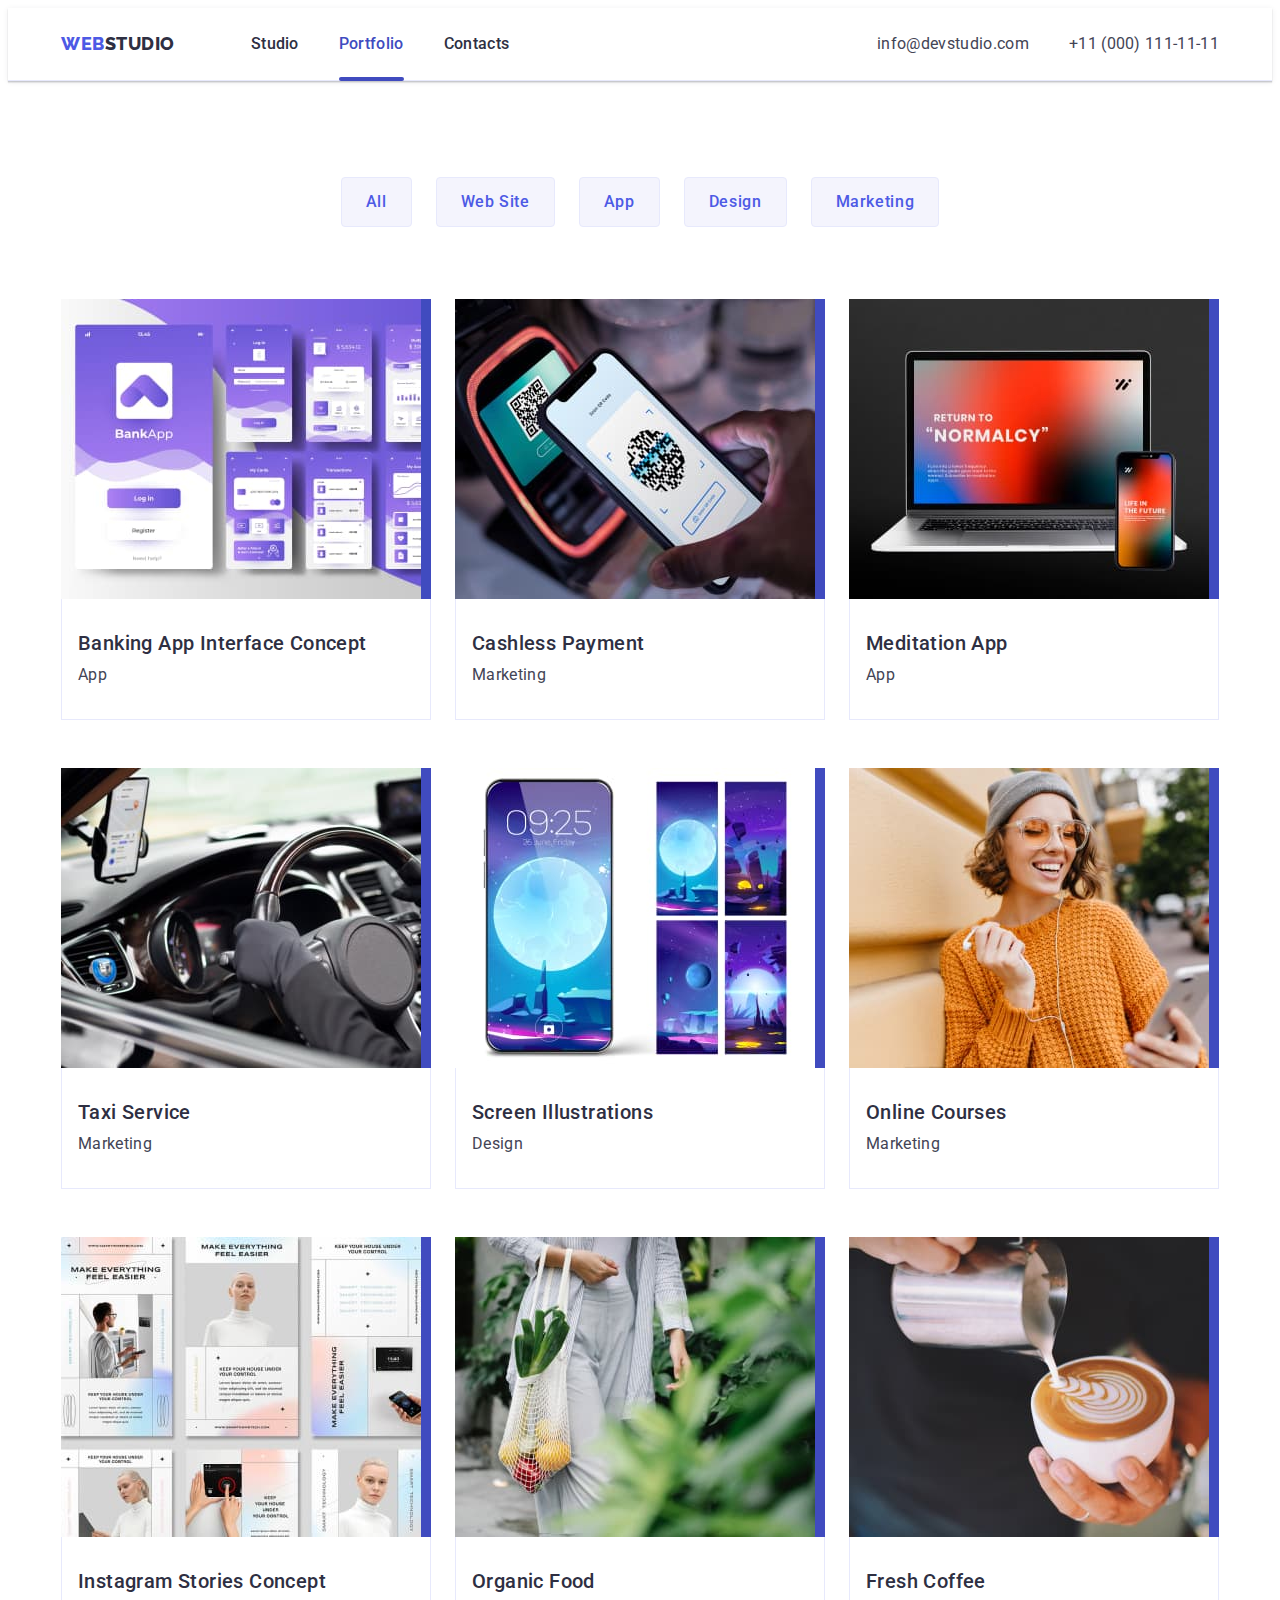
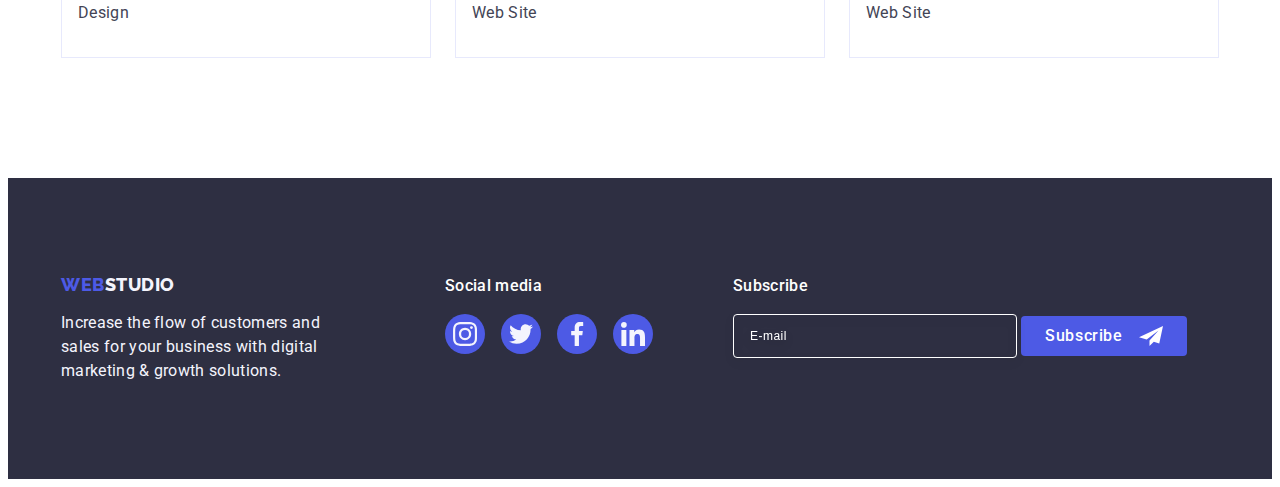
==== commit 3803f869: "finish" ====
--- a/portfolio.html
+++ b/portfolio.html
@@ -28,8 +28,8 @@
 
                 <ul class="list-nav list">
                     <li class="header-link"><a class="link header-link-menu" href="./index.html">Studio</a></li>
-                    <li class="header-link"><a href="./portfolio.html"
-                            class="link header-link-menu active">Portfolio</a></li>
+                    <li class="header-link"><a class="link header-link-menu active"
+                            href="./portfolio.html">Portfolio</a></li>
                     <li class="header-link"><a href="" class="link header-link-menu">Contacts</a></li>
                 </ul>
 
@@ -69,7 +69,7 @@
 
                         <a class="portfolio-link link" href="">
                             <div class="overlay">
-                                <img src="./images/interface.jpg" alt="interface" width="360" height="300">
+                                <img src="./images/img8.jpg" alt="interface" width="360" height="300">
 
                                 <p class="overlay-text">14 Stylish and User-Friendly App Design Concepts · Task
                                     Manager
@@ -89,7 +89,7 @@
                     <li class="services-card">
                         <a class="portfolio-link link" href="">
                             <div class="overlay">
-                                <img src="./images/payment.jpg" alt="payment" width="360" height="300">
+                                <img src="./images/img9.jpg" alt="payment" width="360" height="300">
                                 <p class="overlay-text">14 Stylish and User-Friendly App Design Concepts · Task
                                     Manager
                                     App · Calorie Tracker App · Exotic Fruit Ecommerce App ·
@@ -106,7 +106,7 @@
 
                         <a class="portfolio-link link" href="">
                             <div class="overlay">
-                                <img src="./images/meditation.jpg" alt="meditation" width="360" height="300">
+                                <img src="./images/img10.jpg" alt="meditation" width="360" height="300">
                                 <p class="overlay-text">14 Stylish and User-Friendly App Design Concepts · Task
                                     Manager
                                     App · Calorie Tracker App · Exotic Fruit Ecommerce App ·
@@ -122,7 +122,7 @@
                     <li class="services-card">
                         <a class="portfolio-link link" href="">
                             <div class="overlay">
-                                <img src="./images/taxi.jpg" alt="taxi" width="360" height="300">
+                                <img src="./images/img11.jpg" alt="taxi" width="360" height="300">
                                 <p class="overlay-text">14 Stylish and User-Friendly App Design Concepts · Task
                                     Manager
                                     App · Calorie Tracker App · Exotic Fruit Ecommerce App ·
@@ -138,7 +138,7 @@
                     <li class="services-card">
                         <a class="portfolio-link link" href="">
                             <div class="overlay">
-                                <img src="./images/screen.jpg" alt="creens" width="360" height="300">
+                                <img src="./images/img12.jpg" alt="creens" width="360" height="300">
                                 <p class="overlay-text">14 Stylish and User-Friendly App Design Concepts · Task
                                     Manager
                                     App · Calorie Tracker App · Exotic Fruit Ecommerce App ·
@@ -154,7 +154,7 @@
                     <li class="services-card">
                         <a class="portfolio-link link" href="">
                             <div class="overlay">
-                                <img src="./images/courses.jpg" alt="courses" width="360" height="300">
+                                <img src="./images/img13.jpg" alt="courses" width="360" height="300">
                                 <p class="overlay-text">14 Stylish and User-Friendly App Design Concepts · Task
                                     Manager
                                     App · Calorie Tracker App · Exotic Fruit Ecommerce App ·
@@ -170,7 +170,7 @@
                     <li class="services-card">
                         <a class="portfolio-link link" href="">
                             <div class="overlay">
-                                <img src="./images/instagram.jpg" alt="instagram" width="360" height="300">
+                                <img src="./images/img14.jpg" alt="instagram" width="360" height="300">
                                 <p class="overlay-text">14 Stylish and User-Friendly App Design Concepts · Task
                                     Manager
                                     App · Calorie Tracker App · Exotic Fruit Ecommerce App ·
@@ -186,7 +186,7 @@
                     <li class="services-card">
                         <a class="portfolio-link link" href="">
                             <div class="overlay">
-                                <img src="./images/organic.jpg" alt="organic" width="360" height="300">
+                                <img src="./images/img15.jpg" alt="organic" width="360" height="300">
                                 <p class="overlay-text">14 Stylish and User-Friendly App Design Concepts · Task
                                     Manager
                                     App · Calorie Tracker App · Exotic Fruit Ecommerce App ·
@@ -202,7 +202,7 @@
                     <li class="services-card">
                         <a class="portfolio-link link" href="">
                             <div class="overlay">
-                                <img src="./images/coffee.jpg" alt="coffee" width="360" height="300">
+                                <img src="./images/img16.jpg" alt="coffee" width="360" height="300">
                                 <p class="overlay-text">14 Stylish and User-Friendly App Design Concepts · Task
                                     Manager
                                     App · Calorie Tracker App · Exotic Fruit Ecommerce App ·
@@ -241,7 +241,7 @@
                         <a href="" class="footer-link link" target="_blank" rel="noopener noreferrent"
                             aria-label="icon-instagram">
                             <svg class="socials-icons-footer" width="24" height="24">
-                                <use href="./images/icons.svg#icon-instagram.svg"></use>
+                                <use href="./images/icons.svg#icon-instagram"></use>
                             </svg></a>
                     </li>
 
@@ -249,7 +249,7 @@
                         <a href="" class=" footer-link link" target="_blank" rel="noopener noreferrent"
                             aria-label="icon-twitter">
                             <svg class="socials-icons-footer" width="24" height="24">
-                                <use href="./images/icons.svg#icon-twitter.svg"></use>
+                                <use href="./images/icons.svg#icon-twitter"></use>
                             </svg></a>
                     </li>
 
@@ -257,7 +257,7 @@
                         <a href="" class=" footer-link link" target="_blank" rel="noopener noreferrent"
                             aria-label="icon-facebook">
                             <svg class="socials-icons-footer" width="24" height="24">
-                                <use href="./images/icons.svg#icon-facebook.svg"></use>
+                                <use href="./images/icons.svg#icon-facebook"></use>
                             </svg></a>
                     </li>
 
@@ -265,7 +265,7 @@
                         <a href="" class="footer-link link" target="_blank" rel="noopener noreferrent"
                             aria-label="icon-linkedin">
                             <svg class="socials-icons-footer" width="24" height="24">
-                                <use href="./images/icons.svg#icon-linkedin.svg"></use>
+                                <use href="./images/icons.svg#icon-linkedin"></use>
                             </svg></a>
                     </li>
                 </ul>
@@ -281,7 +281,7 @@
 
                     <button class="btn-send-footer" type="submit">Subscribe
                         <svg class="icon-send-footer" width="24" height="24">
-                            <use href="./images/icons.svg#icon-send"></use>
+                            <use href="./images/icons.svg#icon-telega"></use>
                         </svg>
                     </button>
                 </form>
